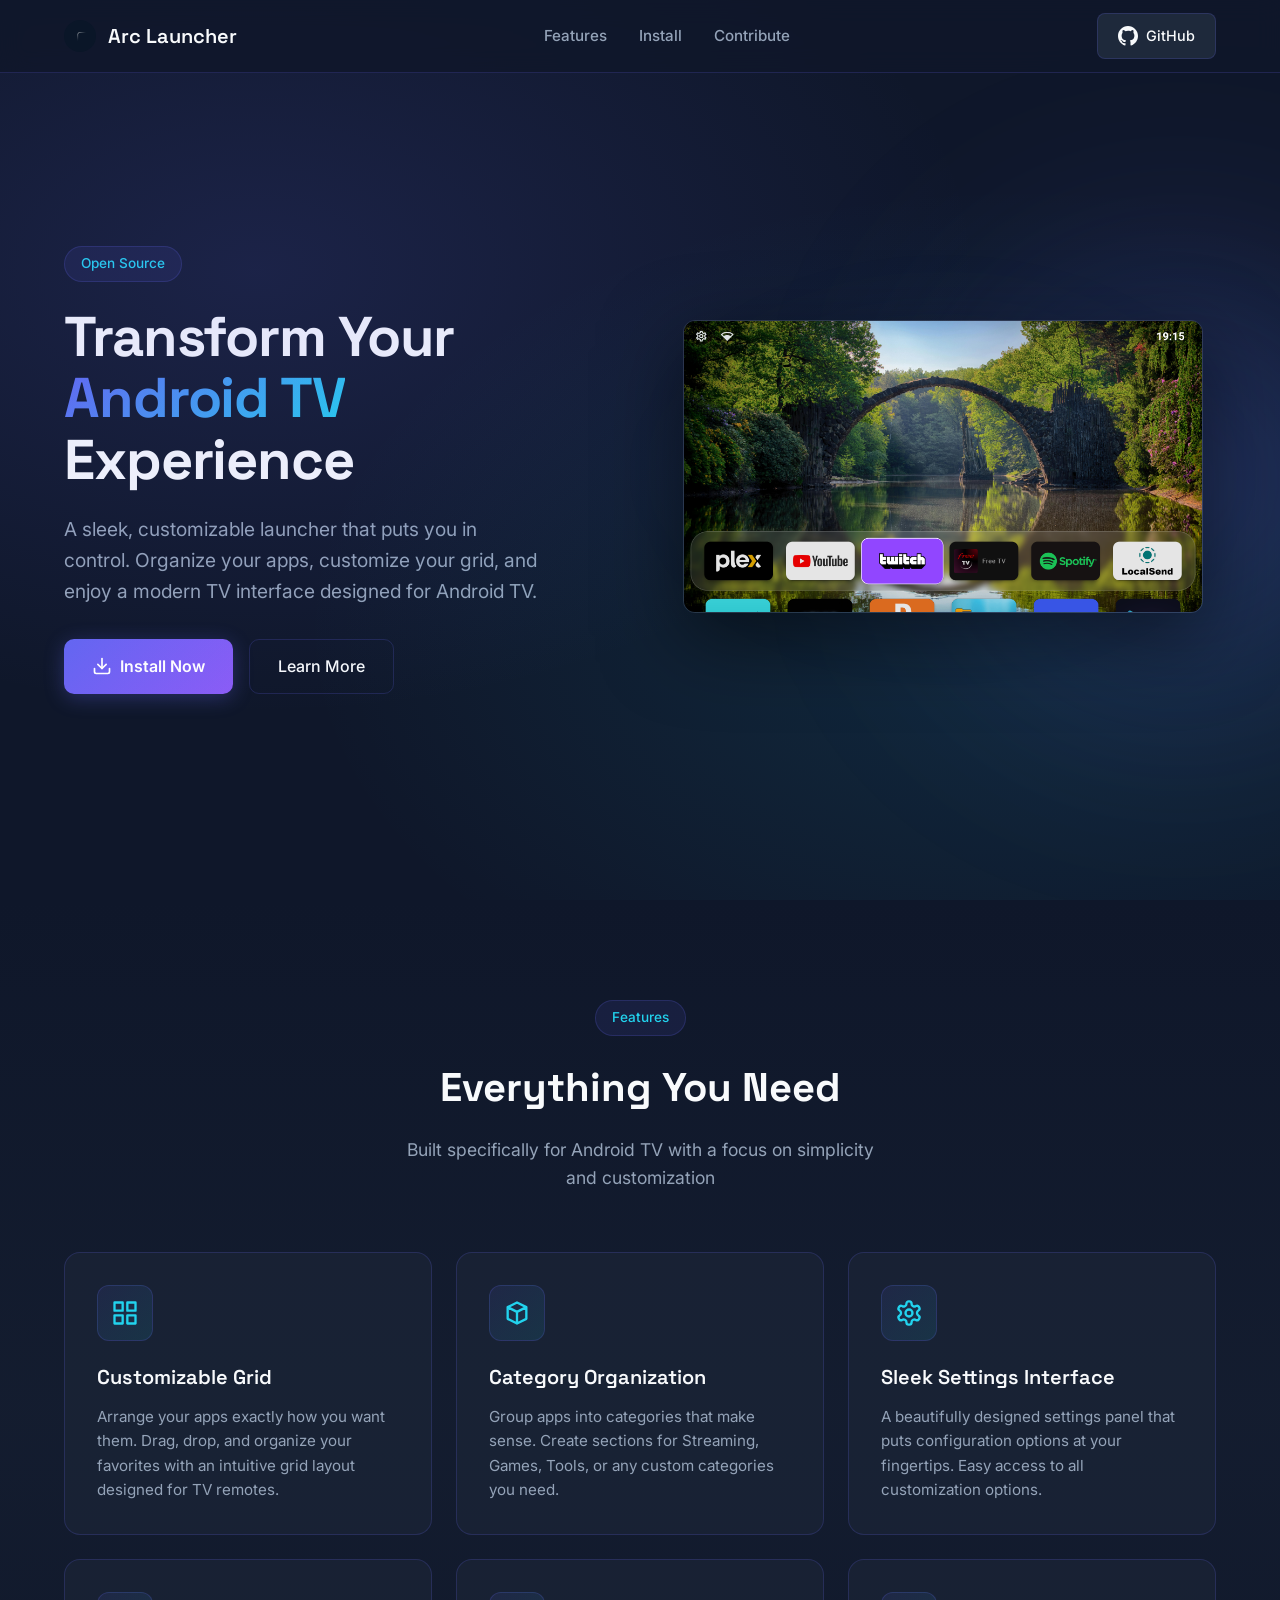
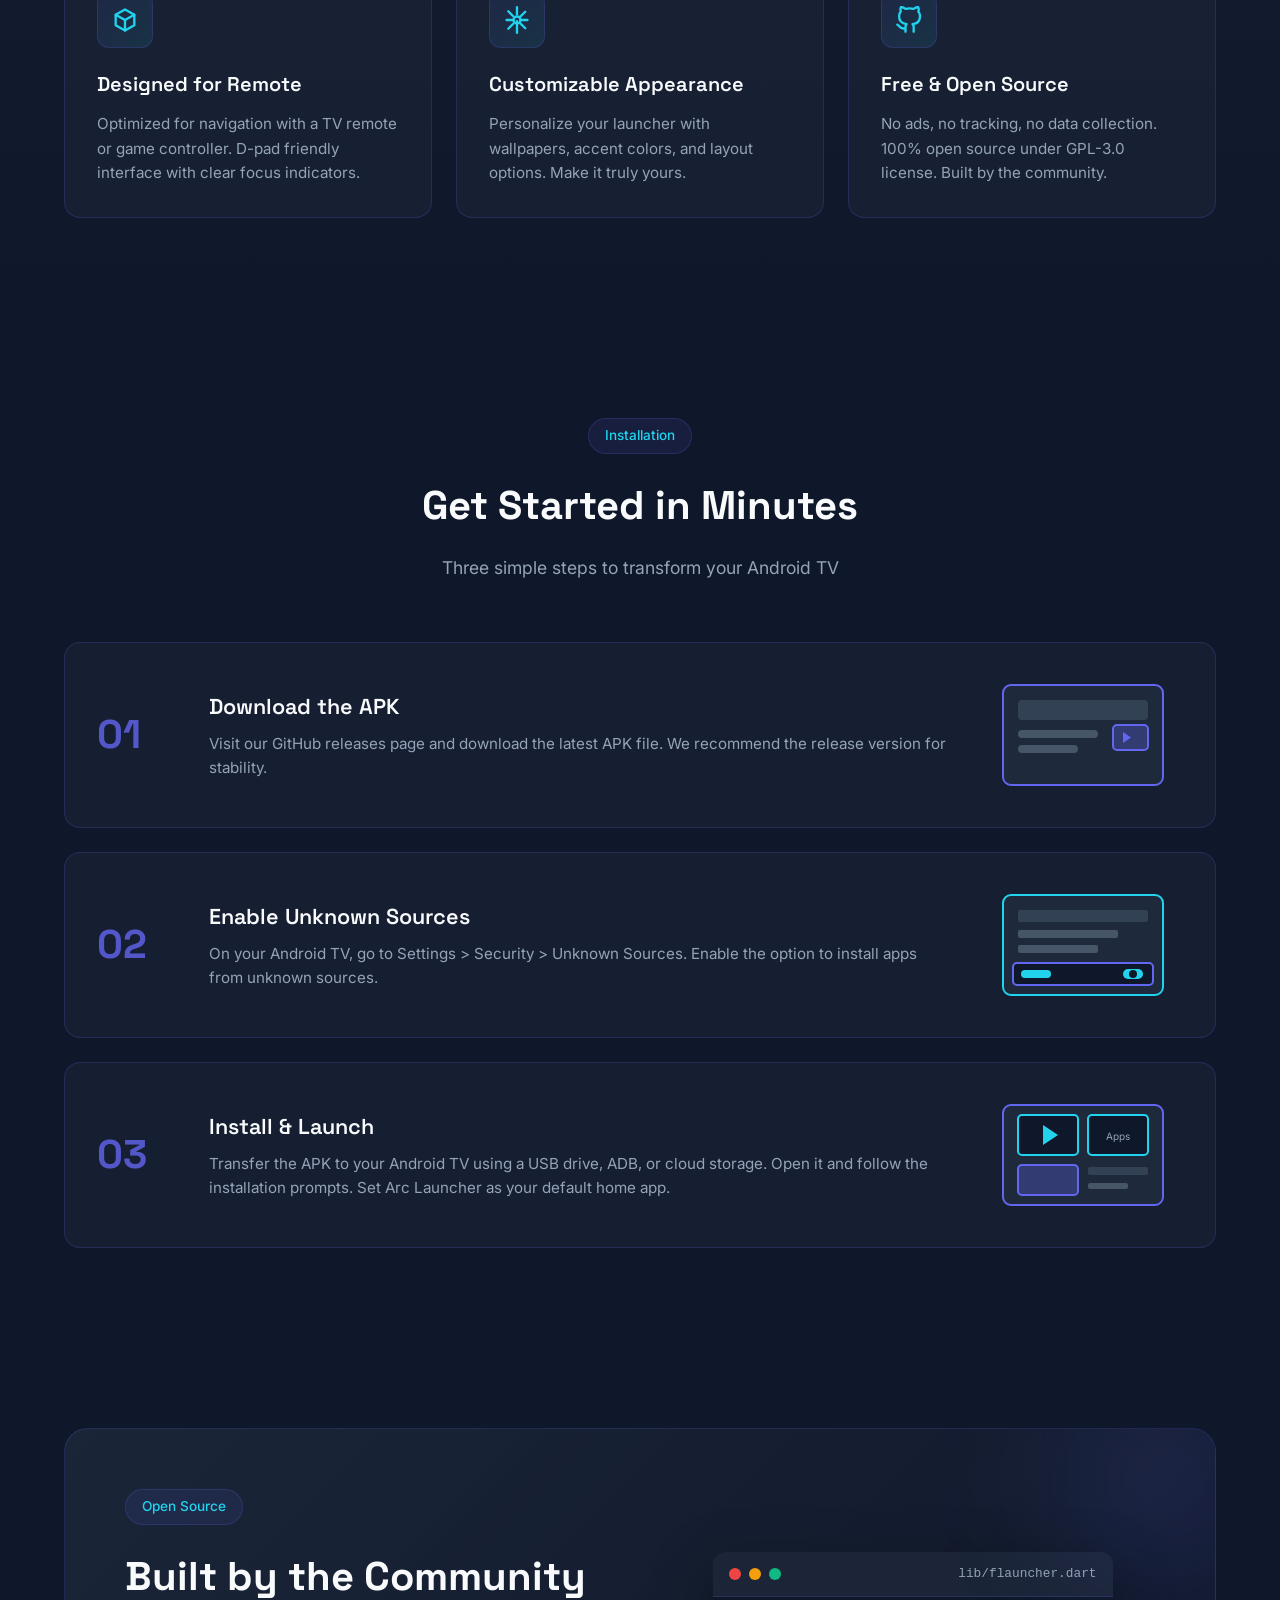
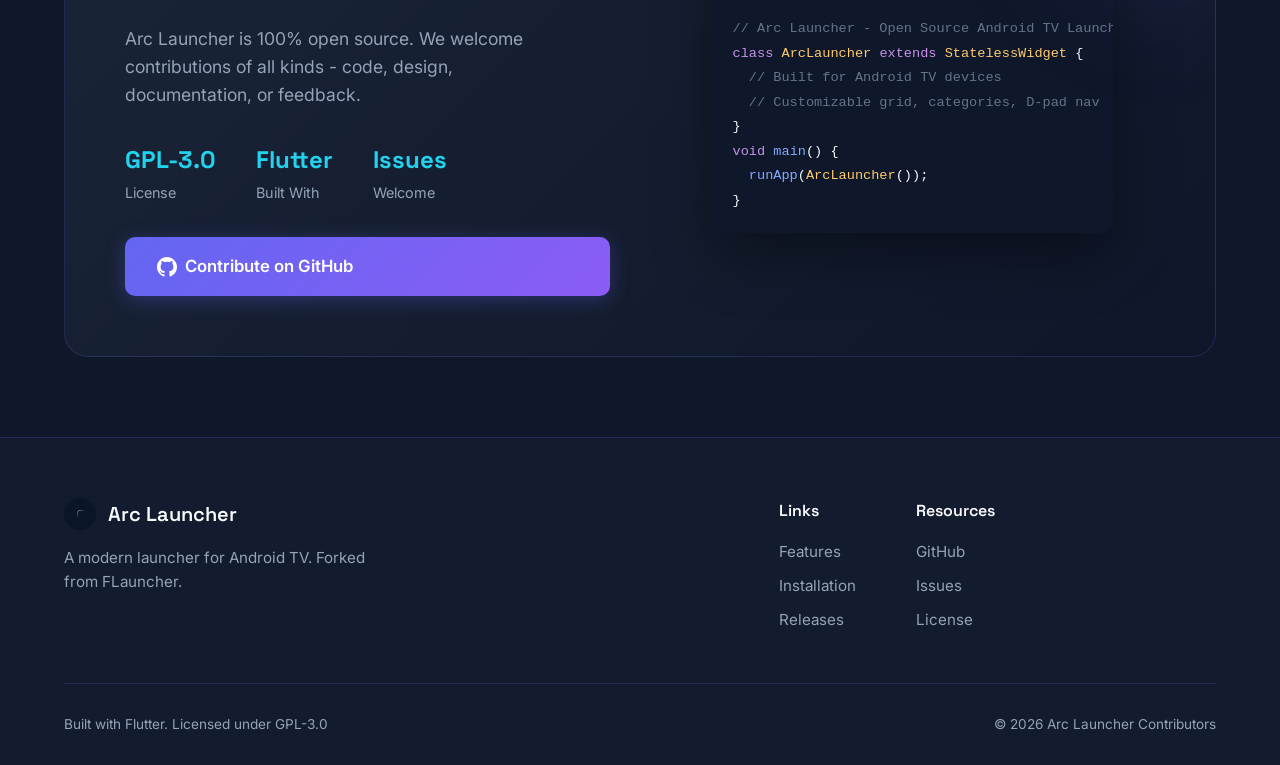
==== docs/index.html @ 0524b08f "feat: add landing page assets and functionality" ====
<!DOCTYPE html>
<html lang="en">
<head>
    <meta charset="UTF-8">
    <meta name="viewport" content="width=device-width, initial-scale=1.0">
    <title>Arc Launcher - Transform Your Android TV Experience</title>
    <link rel="preconnect" href="https://fonts.googleapis.com">
    <link rel="preconnect" href="https://fonts.gstatic.com" crossorigin>
    <link href="https://fonts.googleapis.com/css2?family=Inter:wght@400;500;600&family=Space+Grotesk:wght@500;600;700&display=swap" rel="stylesheet">
    <link rel="stylesheet" href="styles.css">
    <link rel="icon" href="icon.png" type="image/png">
</head>
<body>
    <!-- Navigation -->
    <header class="navbar">
        <div class="container">
            <div class="nav-content">
                <a href="#" class="logo">
                    <img src="icon.png" alt="Arc Launcher" class="logo-icon">
                    Arc Launcher
                </a>
                <nav class="nav-links">
                    <a href="#features">Features</a>
                    <a href="#install">Install</a>
                    <a href="#contribute">Contribute</a>
                </nav>
                <a href="https://github.com/meddouribadis/arclauncher" target="_blank" rel="noopener" class="btn-github" aria-label="View on GitHub">
                    <svg class="icon-github" viewBox="0 0 24 24" fill="currentColor">
                        <path d="M12 0C5.374 0 0 5.373 0 12c0 5.302 3.438 9.8 8.207 11.387.599.111.793-.261.793-.577v-2.234c-3.338.726-4.033-1.416-4.033-1.416-.546-1.387-1.333-1.756-1.333-1.756-1.089-.745.083-.729.083-.729 1.205.084 1.839 1.237 1.839 1.237 1.07 1.834 2.807 1.304 3.492.997.107-.775.418-1.305.762-1.604-2.665-.305-5.467-1.334-5.467-5.931 0-1.311.469-2.381 1.236-3.221-.124-.303-.535-1.524.117-3.176 0 0 1.008-.322 3.301 1.23A11.509 11.509 0 0112 5.803c1.02.005 2.047.138 3.006.404 2.291-1.552 3.297-1.23 3.297-1.23.653 1.653.242 2.874.118 3.176.77.84 1.235 1.911 1.235 3.221 0 4.609-2.807 5.624-5.479 5.921.43.372.823 1.102.823 2.222v3.293c0 .319.192.694.801.576C20.566 21.797 24 17.3 24 12c0-6.627-5.373-12-12-12z"/>
                    </svg>
                    GitHub
                </a>
            </div>
        </div>
    </header>

    <!-- Hero Section -->
    <section class="hero" id="home">
        <div class="hero-bg"></div>
        <div class="hero-glow"></div>
        <div class="container">
            <div class="hero-content">
                <div class="hero-text">
                    <span class="hero-badge">Open Source</span>
                    <h1>Transform Your<br><span class="gradient-text">Android TV</span> Experience</h1>
                    <p class="hero-subtitle">A sleek, customizable launcher that puts you in control. Organize your apps, customize your grid, and enjoy a modern TV interface designed for Android TV.</p>
                    <div class="hero-ctas">
                        <a href="#install" class="btn-primary">
                            <svg class="icon-download" viewBox="0 0 24 24" fill="none" stroke="currentColor" stroke-width="2" stroke-linecap="round" stroke-linejoin="round">
                                <path d="M21 15v4a2 2 0 0 1-2 2H5a2 2 0 0 1-2-2v-4"/>
                                <polyline points="7 10 12 15 17 10"/>
                                <line x1="12" y1="15" x2="12" y2="3"/>
                            </svg>
                            Install Now
                        </a>
                        <a href="#features" class="btn-secondary">Learn More</a>
                    </div>
                </div>
                <div class="hero-visual">
                    <div class="hero-screen">
                        <img src="images/screen.png" alt="Arc Launcher Main Screen" loading="eager">
                        <div class="screen-glow"></div>
                    </div>
                </div>
            </div>
        </div>
    </section>

    <!-- Features Section -->
    <section class="features" id="features">
        <div class="container">
            <div class="section-header">
                <span class="section-badge">Features</span>
                <h2>Everything You Need</h2>
                <p class="section-subtitle">Built specifically for Android TV with a focus on simplicity and customization</p>
            </div>
            <div class="features-grid">
                <div class="feature-card">
                    <div class="feature-icon">
                        <svg viewBox="0 0 24 24" fill="none" stroke="currentColor" stroke-width="2" stroke-linecap="round" stroke-linejoin="round">
                            <rect x="3" y="3" width="7" height="7"/>
                            <rect x="14" y="3" width="7" height="7"/>
                            <rect x="14" y="14" width="7" height="7"/>
                            <rect x="3" y="14" width="7" height="7"/>
                        </svg>
                    </div>
                    <h3>Customizable Grid</h3>
                    <p>Arrange your apps exactly how you want them. Drag, drop, and organize your favorites with an intuitive grid layout designed for TV remotes.</p>
                </div>
                <div class="feature-card">
                    <div class="feature-icon">
                        <svg viewBox="0 0 24 24" fill="none" stroke="currentColor" stroke-width="2" stroke-linecap="round" stroke-linejoin="round">
                            <path d="M20 7l-8-4-8 4m16 0l-8 4m8-4v10l-8 4m0-10L4 7m8 4v10M4 7v10l8 4"/>
                        </svg>
                    </div>
                    <h3>Category Organization</h3>
                    <p>Group apps into categories that make sense. Create sections for Streaming, Games, Tools, or any custom categories you need.</p>
                </div>
                <div class="feature-card">
                    <div class="feature-icon">
                        <svg viewBox="0 0 24 24" fill="none" stroke="currentColor" stroke-width="2" stroke-linecap="round" stroke-linejoin="round">
                            <path d="M12.22 2h-.44a2 2 0 0 0-2 2v.18a2 2 0 0 1-1 1.73l-.43.25a2 2 0 0 1-2 0l-.15-.08a2 2 0 0 0-2.73.73l-.22.38a2 2 0 0 0 .73 2.73l.15.1a2 2 0 0 1 1 1.72v.51a2 2 0 0 1-1 1.74l-.15.09a2 2 0 0 0-.73 2.73l.22.38a2 2 0 0 0 2.73.73l.15-.08a2 2 0 0 1 2 0l.43.25a2 2 0 0 1 1 1.73V20a2 2 0 0 0 2 2h.44a2 2 0 0 0 2-2v-.18a2 2 0 0 1 1-1.73l.43-.25a2 2 0 0 1 2 0l.15.08a2 2 0 0 0 2.73-.73l.22-.38a2 2 0 0 0-.73-2.73l-.15-.1a2 2 0 0 1-1-1.72v-.51a2 2 0 0 1 1-1.74l.15-.09a2 2 0 0 0 .73-2.73l-.22-.38a2 2 0 0 0-2.73-.73l-.15.08a2 2 0 0 1-2 0l-.43-.25a2 2 0 0 1-1-1.73V4a2 2 0 0 0-2-2z"/>
                            <circle cx="12" cy="12" r="3"/>
                        </svg>
                    </div>
                    <h3>Sleek Settings Interface</h3>
                    <p>A beautifully designed settings panel that puts configuration options at your fingertips. Easy access to all customization options.</p>
                </div>
                <div class="feature-card">
                    <div class="feature-icon">
                        <svg viewBox="0 0 24 24" fill="none" stroke="currentColor" stroke-width="2" stroke-linecap="round" stroke-linejoin="round">
                            <path d="M12 3L20 7.5V16.5L12 21L4 16.5V7.5L12 3Z"/>
                            <path d="M12 12L20 7.5"/>
                            <path d="M12 12V21"/>
                            <path d="M12 12L4 7.5"/>
                        </svg>
                    </div>
                    <h3>Designed for Remote</h3>
                    <p>Optimized for navigation with a TV remote or game controller. D-pad friendly interface with clear focus indicators.</p>
                </div>
                <div class="feature-card">
                    <div class="feature-icon">
                        <svg viewBox="0 0 24 24" fill="none" stroke="currentColor" stroke-width="2" stroke-linecap="round" stroke-linejoin="round">
                            <circle cx="12" cy="12" r="3"/>
                            <path d="M12 1v6m0 6v10"/>
                            <path d="M21 12h-6m-6 0H3"/>
                            <path d="M19.07 4.93l-4.24 4.24m-6.06 6.06l-4.24 4.24"/>
                            <path d="M19.07 19.07l-4.24-4.24m-6.06-6.06l-4.24-4.24"/>
                        </svg>
                    </div>
                    <h3>Customizable Appearance</h3>
                    <p>Personalize your launcher with wallpapers, accent colors, and layout options. Make it truly yours.</p>
                </div>
                <div class="feature-card">
                    <div class="feature-icon">
                        <svg viewBox="0 0 24 24" fill="none" stroke="currentColor" stroke-width="2" stroke-linecap="round" stroke-linejoin="round">
                            <path d="M9 19c-5 1.5-5-2.5-7-3m14 6v-3.87a3.37 3.37 0 0 0-.94-2.61c3.14-.35 6.4-1.54 6.4-7A5.44 5.44 0 0 0 20 4.77 5.07 5.07 0 0 0 19.91 1S18.73.65 16 2.48a13.38 13.38 0 0 0-7 0C6.27.65 5.09 1 5.09 1A5.07 5.07 0 0 0 5 4.77a5.44 5.44 0 0 0-1.5 3.78c0 5.42 3.3 6.61 6.44 7A3.37 3.37 0 0 0 9 18.13V22"/>
                        </svg>
                    </div>
                    <h3>Free & Open Source</h3>
                    <p>No ads, no tracking, no data collection. 100% open source under GPL-3.0 license. Built by the community.</p>
                </div>
            </div>
        </div>
    </section>

    <!-- Installation Section -->
    <section class="install" id="install">
        <div class="container">
            <div class="section-header">
                <span class="section-badge">Installation</span>
                <h2>Get Started in Minutes</h2>
                <p class="section-subtitle">Three simple steps to transform your Android TV</p>
            </div>
            <div class="install-steps">
                <div class="step">
                    <div class="step-number">01</div>
                    <div class="step-content">
                        <h3>Download the APK</h3>
                        <p>Visit our GitHub releases page and download the latest APK file. We recommend the release version for stability.</p>
                    </div>
                    <div class="step-visual">
                        <svg viewBox="0 0 200 120" fill="none" xmlns="http://www.w3.org/2000/svg">
                            <rect x="20" y="10" width="160" height="100" rx="8" fill="#1E293B" stroke="#6366F1" stroke-width="2"/>
                            <rect x="35" y="25" width="130" height="20" rx="4" fill="#334155"/>
                            <rect x="35" y="55" width="80" height="8" rx="4" fill="#475569"/>
                            <rect x="35" y="70" width="60" height="8" rx="4" fill="#475569"/>
                            <rect x="130" y="50" width="35" height="25" rx="4" fill="#6366F1" fill-opacity="0.3" stroke="#6366F1" stroke-width="2"/>
                            <path d="M140 57v11l8-5.5-8-5.5z" fill="#6366F1"/>
                        </svg>
                    </div>
                </div>
                <div class="step">
                    <div class="step-number">02</div>
                    <div class="step-content">
                        <h3>Enable Unknown Sources</h3>
                        <p>On your Android TV, go to Settings > Security > Unknown Sources. Enable the option to install apps from unknown sources.</p>
                    </div>
                    <div class="step-visual">
                        <svg viewBox="0 0 200 120" fill="none" xmlns="http://www.w3.org/2000/svg">
                            <rect x="20" y="10" width="160" height="100" rx="8" fill="#1E293B" stroke="#22D3EE" stroke-width="2"/>
                            <rect x="35" y="25" width="130" height="12" rx="2" fill="#334155"/>
                            <rect x="35" y="45" width="100" height="8" rx="2" fill="#475569"/>
                            <rect x="35" y="60" width="80" height="8" rx="2" fill="#475569"/>
                            <rect x="30" y="78" width="140" height="22" rx="4" fill="#0F172A" stroke="#6366F1" stroke-width="2"/>
                            <rect x="38" y="85" width="30" height="8" rx="4" fill="#22D3EE"/>
                            <rect x="140" y="84" width="20" height="10" rx="5" fill="#22D3EE"/>
                            <circle cx="150" cy="89" r="4" fill="#0F172A"/>
                        </svg>
                    </div>
                </div>
                <div class="step">
                    <div class="step-number">03</div>
                    <div class="step-content">
                        <h3>Install & Launch</h3>
                        <p>Transfer the APK to your Android TV using a USB drive, ADB, or cloud storage. Open it and follow the installation prompts. Set Arc Launcher as your default home app.</p>
                    </div>
                    <div class="step-visual">
                        <svg viewBox="0 0 200 120" fill="none" xmlns="http://www.w3.org/2000/svg">
                            <rect x="20" y="10" width="160" height="100" rx="8" fill="#1E293B" stroke="#6366F1" stroke-width="2"/>
                            <rect x="35" y="20" width="60" height="40" rx="4" fill="#0F172A" stroke="#22D3EE" stroke-width="2"/>
                            <rect x="105" y="20" width="60" height="40" rx="4" fill="#0F172A" stroke="#22D3EE" stroke-width="2"/>
                            <rect x="35" y="70" width="60" height="30" rx="4" fill="#6366F1" fill-opacity="0.3" stroke="#6366F1" stroke-width="2"/>
                            <rect x="105" y="72" width="60" height="8" rx="2" fill="#334155"/>
                            <rect x="105" y="88" width="40" height="6" rx="2" fill="#475569"/>
                            <path d="M60 30l15 10-15 10V30z" fill="#22D3EE"/>
                            <text x="135" y="45" fill="#94A3B8" font-size="10" text-anchor="middle">Apps</text>
                        </svg>
                    </div>
                </div>
            </div>
        </div>
    </section>

    <!-- Contribute Section -->
    <section class="contribute" id="contribute">
        <div class="container">
            <div class="contribute-card">
                <div class="contribute-content">
                    <div class="section-header">
                        <span class="section-badge">Open Source</span>
                        <h2>Built by the Community</h2>
                        <p class="section-subtitle">Arc Launcher is 100% open source. We welcome contributions of all kinds - code, design, documentation, or feedback.</p>
                    </div>
                    <div class="contribute-stats">
                        <div class="stat">
                            <span class="stat-value">GPL-3.0</span>
                            <span class="stat-label">License</span>
                        </div>
                        <div class="stat">
                            <span class="stat-value">Flutter</span>
                            <span class="stat-label">Built With</span>
                        </div>
                        <div class="stat">
                            <span class="stat-value">Issues</span>
                            <span class="stat-label">Welcome</span>
                        </div>
                    </div>
                    <a href="https://github.com/meddouribadis/arclauncher" target="_blank" rel="noopener" class="btn-primary btn-large">
                        <svg class="icon-github" viewBox="0 0 24 24" fill="currentColor">
                            <path d="M12 0C5.374 0 0 5.373 0 12c0 5.302 3.438 9.8 8.207 11.387.599.111.793-.261.793-.577v-2.234c-3.338.726-4.033-1.416-4.033-1.416-.546-1.387-1.333-1.756-1.333-1.756-1.089-.745.083-.729.083-.729 1.205.084 1.839 1.237 1.839 1.237 1.07 1.834 2.807 1.304 3.492.997.107-.775.418-1.305.762-1.604-2.665-.305-5.467-1.334-5.467-5.931 0-1.311.469-2.381 1.236-3.221-.124-.303-.535-1.524.117-3.176 0 0 1.008-.322 3.301 1.23A11.509 11.509 0 0112 5.803c1.02.005 2.047.138 3.006.404 2.291-1.552 3.297-1.23 3.297-1.23.653 1.653.242 2.874.118 3.176.77.84 1.235 1.911 1.235 3.221 0 4.609-2.807 5.624-5.479 5.921.43.372.823 1.102.823 2.222v3.293c0 .319.192.694.801.576C20.566 21.797 24 17.3 24 12c0-6.627-5.373-12-12-12z"/>
                        </svg>
                        Contribute on GitHub
                    </a>
                </div>
                <div class="contribute-visual">
                    <div class="code-preview">
                        <div class="code-header">
                            <span class="code-dot"></span>
                            <span class="code-dot"></span>
                            <span class="code-dot"></span>
                            <span class="code-filename">lib/flauncher.dart</span>
                        </div>
                        <div class="code-content">
                            <div class="code-line"><span class="code-comment">// Arc Launcher - Open Source Android TV Launcher</span></div>
                            <div class="code-line"><span class="code-keyword">class</span> <span class="code-class">ArcLauncher</span> <span class="code-keyword">extends</span> <span class="code-class">StatelessWidget</span> {</div>
                            <div class="code-line">  <span class="code-comment">// Built for Android TV devices</span></div>
                            <div class="code-line">  <span class="code-comment">// Customizable grid, categories, D-pad nav</span></div>
                            <div class="code-line">}</div>
                            <div class="code-line"><span class="code-keyword">void</span> <span class="code-function">main</span>() {</div>
                            <div class="code-line">  <span class="code-function">runApp</span>(<span class="code-class">ArcLauncher</span>());</div>
                            <div class="code-line">}</div>
                        </div>
                    </div>
                </div>
            </div>
        </div>
    </section>

    <!-- Footer -->
    <footer class="footer">
        <div class="container">
            <div class="footer-content">
                <div class="footer-brand">
                    <div class="logo">
                        <img src="icon.png" alt="Arc Launcher" class="logo-icon">
                        Arc Launcher
                    </div>
                    <p>A modern launcher for Android TV. Forked from FLauncher.</p>
                </div>
                <div class="footer-links">
                    <div class="footer-group">
                        <h4>Links</h4>
                        <a href="#features">Features</a>
                        <a href="#install">Installation</a>
                        <a href="https://github.com/meddouribadis/arclauncher/releases" target="_blank" rel="noopener">Releases</a>
                    </div>
                    <div class="footer-group">
                        <h4>Resources</h4>
                        <a href="https://github.com/meddouribadis/arclauncher" target="_blank" rel="noopener">GitHub</a>
                        <a href="https://github.com/meddouribadis/arclauncher/issues" target="_blank" rel="noopener">Issues</a>
                        <a href="https://github.com/meddouribadis/arclauncher/blob/main/LICENSE" target="_blank" rel="noopener">License</a>
                    </div>
                </div>
            </div>
            <div class="footer-bottom">
                <p>Built with Flutter. Licensed under GPL-3.0</p>
                <p>&copy; 2026 Arc Launcher Contributors</p>
            </div>
        </div>
    </footer>

    <script src="script.js"></script>
</body>
</html>
---- docs/styles.css ----
:root {
    --color-bg: #0F172A;
    --color-bg-secondary: #1E293B;
    --color-text: #F8FAFC;
    --color-text-muted: #94A3B8;
    --color-primary: #6366F1;
    --color-accent: #22D3EE;
    --color-border: rgba(99, 102, 241, 0.2);
    --color-card: rgba(30, 41, 59, 0.5);
    --font-heading: 'Space Grotesk', sans-serif;
    --font-body: 'Inter', sans-serif;
}

* {
    margin: 0;
    padding: 0;
    box-sizing: border-box;
}

html {
    scroll-behavior: smooth;
}

body {
    font-family: var(--font-body);
    background-color: var(--color-bg);
    color: var(--color-text);
    line-height: 1.6;
    overflow-x: hidden;
}

.container {
    max-width: 1200px;
    margin: 0 auto;
    padding: 0 24px;
}

/* Navigation */
.navbar {
    position: fixed;
    top: 0;
    left: 0;
    right: 0;
    z-index: 100;
    background: rgba(15, 23, 42, 0.8);
    backdrop-filter: blur(12px);
    border-bottom: 1px solid var(--color-border);
}

.nav-content {
    display: flex;
    align-items: center;
    justify-content: space-between;
    height: 72px;
}

.logo {
    display: flex;
    align-items: center;
    gap: 12px;
    font-family: var(--font-heading);
    font-size: 1.25rem;
    font-weight: 600;
    color: var(--color-text);
    text-decoration: none;
}

.logo-icon {
    width: 32px;
    height: 32px;
    border-radius: 100%;
}

.nav-links {
    display: flex;
    gap: 32px;
}

.nav-links a {
    color: var(--color-text-muted);
    text-decoration: none;
    font-weight: 500;
    font-size: 0.95rem;
    transition: color 0.2s ease;
}

.nav-links a:hover {
    color: var(--color-text);
}

.btn-github {
    display: flex;
    align-items: center;
    gap: 8px;
    padding: 10px 20px;
    background: var(--color-bg-secondary);
    border: 1px solid var(--color-border);
    border-radius: 8px;
    color: var(--color-text);
    text-decoration: none;
    font-weight: 500;
    font-size: 0.9rem;
    transition: all 0.2s ease;
}

.btn-github:hover {
    background: rgba(99, 102, 241, 0.1);
    border-color: rgba(99, 102, 241, 0.4);
}

.icon-github {
    width: 20px;
    height: 20px;
}

/* Buttons */
.btn-primary {
    display: inline-flex;
    align-items: center;
    gap: 8px;
    padding: 14px 28px;
    background: linear-gradient(135deg, var(--color-primary), #8B5CF6);
    border: none;
    border-radius: 10px;
    color: white;
    text-decoration: none;
    font-weight: 600;
    font-size: 1rem;
    cursor: pointer;
    transition: all 0.2s ease;
    box-shadow: 0 4px 20px rgba(99, 102, 241, 0.3);
}

.btn-primary:hover {
    transform: translateY(-2px);
    box-shadow: 0 8px 30px rgba(99, 102, 241, 0.4);
}

.btn-secondary {
    display: inline-flex;
    align-items: center;
    gap: 8px;
    padding: 14px 28px;
    background: transparent;
    border: 1px solid var(--color-border);
    border-radius: 10px;
    color: var(--color-text);
    text-decoration: none;
    font-weight: 500;
    font-size: 1rem;
    transition: all 0.2s ease;
}

.btn-secondary:hover {
    background: rgba(99, 102, 241, 0.1);
    border-color: rgba(99, 102, 241, 0.4);
}

.icon-download {
    width: 20px;
    height: 20px;
}

.btn-large {
    padding: 16px 32px;
    font-size: 1.05rem;
}

/* Hero */
.hero {
    position: relative;
    min-height: 100vh;
    display: flex;
    align-items: center;
    padding: 100px 0 60px;
    overflow: hidden;
}

.hero-bg {
    position: absolute;
    inset: 0;
    background: radial-gradient(ellipse at 20% 30%, rgba(99, 102, 241, 0.15) 0%, transparent 50%),
                radial-gradient(ellipse at 80% 70%, rgba(34, 211, 238, 0.1) 0%, transparent 50%);
}

.hero-glow {
    position: absolute;
    width: 600px;
    height: 600px;
    background: radial-gradient(circle, rgba(99, 102, 241, 0.3) 0%, transparent 70%);
    border-radius: 50%;
    top: 20%;
    right: -200px;
    filter: blur(100px);
    pointer-events: none;
}

.hero-content {
    display: grid;
    grid-template-columns: 1fr 1fr;
    gap: 60px;
    align-items: center;
}

.hero-badge {
    display: inline-block;
    padding: 6px 16px;
    background: rgba(99, 102, 241, 0.1);
    border: 1px solid var(--color-border);
    border-radius: 20px;
    font-size: 0.85rem;
    font-weight: 500;
    color: var(--color-accent);
    margin-bottom: 24px;
}

.hero-text h1 {
    font-family: var(--font-heading);
    font-size: 3.5rem;
    font-weight: 700;
    line-height: 1.1;
    margin-bottom: 24px;
    letter-spacing: -0.02em;
}

.gradient-text {
    background: linear-gradient(135deg, var(--color-primary), var(--color-accent));
    -webkit-background-clip: text;
    -webkit-text-fill-color: transparent;
    background-clip: text;
}

.hero-subtitle {
    font-size: 1.2rem;
    color: var(--color-text-muted);
    margin-bottom: 32px;
    max-width: 480px;
}

.hero-ctas {
    display: flex;
    gap: 16px;
    flex-wrap: wrap;
}

.hero-visual {
    position: relative;
    display: flex;
    justify-content: center;
}

.hero-screen {
    position: relative;
    width: 100%;
    max-width: 520px;
}

.hero-screen img {
    width: 100%;
    height: auto;
    border-radius: 12px;
    box-shadow: 0 25px 80px rgba(0, 0, 0, 0.5);
    border: 1px solid rgba(255, 255, 255, 0.1);
}

.screen-glow {
    position: absolute;
    inset: -20px;
    background: radial-gradient(ellipse at center, rgba(99, 102, 241, 0.2) 0%, transparent 70%);
    z-index: -1;
    filter: blur(40px);
}

/* Section Header */
.section-header {
    text-align: center;
    margin-bottom: 60px;
}

.section-badge {
    display: inline-block;
    padding: 6px 16px;
    background: rgba(99, 102, 241, 0.1);
    border: 1px solid var(--color-border);
    border-radius: 20px;
    font-size: 0.85rem;
    font-weight: 500;
    color: var(--color-accent);
    margin-bottom: 20px;
}

.section-header h2 {
    font-family: var(--font-heading);
    font-size: 2.5rem;
    font-weight: 700;
    margin-bottom: 16px;
}

.section-subtitle {
    font-size: 1.1rem;
    color: var(--color-text-muted);
    max-width: 500px;
    margin: 0 auto;
}

/* Features */
.features {
    padding: 100px 0;
    background: linear-gradient(180deg, transparent 0%, rgba(30, 41, 59, 0.3) 50%, transparent 100%);
}

.features-grid {
    display: grid;
    grid-template-columns: repeat(3, 1fr);
    gap: 24px;
}

.feature-card {
    padding: 32px;
    background: var(--color-card);
    border: 1px solid var(--color-border);
    border-radius: 16px;
    transition: all 0.3s ease;
}

.feature-card:hover {
    transform: translateY(-4px);
    border-color: rgba(99, 102, 241, 0.4);
    box-shadow: 0 20px 40px rgba(0, 0, 0, 0.2),
                0 0 30px rgba(99, 102, 241, 0.1);
}

.feature-icon {
    width: 56px;
    height: 56px;
    display: flex;
    align-items: center;
    justify-content: center;
    background: linear-gradient(135deg, rgba(99, 102, 241, 0.1), rgba(34, 211, 238, 0.1));
    border: 1px solid var(--color-border);
    border-radius: 12px;
    margin-bottom: 20px;
    color: var(--color-accent);
}

.feature-icon svg {
    width: 28px;
    height: 28px;
}

.feature-card h3 {
    font-family: var(--font-heading);
    font-size: 1.25rem;
    font-weight: 600;
    margin-bottom: 12px;
}

.feature-card p {
    color: var(--color-text-muted);
    font-size: 0.95rem;
    line-height: 1.6;
}

/* Installation */
.install {
    padding: 100px 0;
}

.install-steps {
    display: flex;
    flex-direction: column;
    gap: 24px;
}

.step {
    display: grid;
    grid-template-columns: 80px 1fr 200px;
    gap: 32px;
    align-items: center;
    padding: 32px;
    background: var(--color-card);
    border: 1px solid var(--color-border);
    border-radius: 16px;
    transition: all 0.3s ease;
}

.step:hover {
    border-color: rgba(99, 102, 241, 0.4);
}

.step-number {
    font-family: var(--font-heading);
    font-size: 2.5rem;
    font-weight: 700;
    color: var(--color-primary);
    opacity: 0.8;
}

.step-content h3 {
    font-family: var(--font-heading);
    font-size: 1.35rem;
    font-weight: 600;
    margin-bottom: 8px;
}

.step-content p {
    color: var(--color-text-muted);
    font-size: 0.95rem;
    line-height: 1.6;
}

.step-visual {
    display: flex;
    justify-content: center;
    align-items: center;
}

.step-visual svg {
    width: 100%;
    height: auto;
}

/* Contribute */
.contribute {
    padding: 80px 0;
}

.contribute-card {
    display: grid;
    grid-template-columns: 1fr 1fr;
    gap: 60px;
    padding: 60px;
    background: linear-gradient(135deg, rgba(30, 41, 59, 0.8), rgba(15, 23, 42, 0.9));
    border: 1px solid var(--color-border);
    border-radius: 24px;
    overflow: hidden;
    position: relative;
}

.contribute-card::before {
    content: '';
    position: absolute;
    top: -100px;
    right: -100px;
    width: 300px;
    height: 300px;
    background: radial-gradient(circle, rgba(99, 102, 241, 0.2) 0%, transparent 70%);
    filter: blur(60px);
}

.contribute-content {
    display: flex;
    flex-direction: column;
    justify-content: center;
}

.contribute-content .section-header {
    text-align: left;
    margin-bottom: 32px;
}

.contribute-content .section-header .section-subtitle {
    margin: 0;
    max-width: 400px;
}

.contribute-stats {
    display: flex;
    gap: 40px;
    margin-bottom: 32px;
}

.stat {
    text-align: left;
}

.stat-value {
    display: block;
    font-family: var(--font-heading);
    font-size: 1.5rem;
    font-weight: 700;
    color: var(--color-accent);
}

.stat-label {
    font-size: 0.9rem;
    color: var(--color-text-muted);
}

.contribute-visual {
    display: flex;
    align-items: center;
    justify-content: center;
}

.code-preview {
    width: 100%;
    max-width: 400px;
    background: var(--color-bg);
    border-radius: 12px;
    overflow: hidden;
    box-shadow: 0 20px 60px rgba(0, 0, 0, 0.4);
}

.code-header {
    display: flex;
    align-items: center;
    gap: 8px;
    padding: 12px 16px;
    background: rgba(30, 41, 59, 0.8);
    border-bottom: 1px solid var(--color-border);
}

.code-dot {
    width: 12px;
    height: 12px;
    border-radius: 50%;
}

.code-dot:nth-child(1) { background: #EF4444; }
.code-dot:nth-child(2) { background: #F59E0B; }
.code-dot:nth-child(3) { background: #10B981; }

.code-filename {
    margin-left: auto;
    font-size: 0.8rem;
    color: var(--color-text-muted);
    font-family: 'Menlo', 'Monaco', monospace;
}

.code-content {
    padding: 20px;
    font-family: 'Menlo', 'Monaco', 'Cascadia Code', monospace;
    font-size: 0.85rem;
    line-height: 1.8;
}

.code-line {
    white-space: pre;
}

.code-comment { color: #64748B; }
.code-keyword { color: #C792EA; }
.code-class { color: #FFCB6B; }
.code-function { color: #82AAFF; }

/* Footer */
.footer {
    padding: 60px 0 30px;
    border-top: 1px solid var(--color-border);
    background: rgba(30, 41, 59, 0.3);
}

.footer-content {
    display: grid;
    grid-template-columns: 1.5fr 1fr;
    gap: 60px;
    margin-bottom: 40px;
}

.footer-brand {
    max-width: 320px;
}

.footer-brand .logo {
    margin-bottom: 16px;
}

.footer-brand p {
    font-size: 0.95rem;
    color: var(--color-text-muted);
}

.footer-links {
    display: flex;
    gap: 60px;
}

.footer-group h4 {
    font-family: var(--font-heading);
    font-size: 1rem;
    font-weight: 600;
    margin-bottom: 16px;
}

.footer-group a {
    display: block;
    color: var(--color-text-muted);
    text-decoration: none;
    font-size: 0.95rem;
    margin-bottom: 10px;
    transition: color 0.2s ease;
}

.footer-group a:hover {
    color: var(--color-text);
}

.footer-bottom {
    display: flex;
    justify-content: space-between;
    align-items: center;
    padding-top: 30px;
    border-top: 1px solid var(--color-border);
    font-size: 0.85rem;
    color: var(--color-text-muted);
}

/* Responsive Design */
@media (max-width: 1024px) {
    .hero-content {
        grid-template-columns: 1fr;
        text-align: center;
    }

    .hero-text h1 {
        font-size: 2.8rem;
    }

    .hero-subtitle {
        margin: 0 auto 32px;
    }

    .hero-ctas {
        justify-content: center;
    }

    .hero-visual {
        order: -1;
    }

    .hero-screen {
        max-width: 400px;
    }

    .features-grid {
        grid-template-columns: repeat(2, 1fr);
    }

    .step {
        grid-template-columns: 60px 1fr;
    }

    .step-visual {
        display: none;
    }

    .contribute-card {
        grid-template-columns: 1fr;
    }

    .contribute-visual {
        order: -1;
    }

    .code-preview {
        max-width: 100%;
    }
}

@media (max-width: 768px) {
    .nav-links {
        display: none;
    }

    .hero-text h1 {
        font-size: 2.2rem;
    }

    .hero-subtitle {
        font-size: 1rem;
    }

    .section-header h2 {
        font-size: 1.8rem;
    }

    .features-grid {
        grid-template-columns: 1fr;
    }

    .step {
        grid-template-columns: 1fr;
        text-align: center;
    }

    .step-number {
        font-size: 2rem;
    }

    .contribute-stats {
        justify-content: center;
        gap: 30px;
    }

    .contribute-content .section-header {
        text-align: center;
    }

    .contribute-content .btn-primary {
        margin: 0 auto;
    }

    .footer-content {
        grid-template-columns: 1fr;
    }

    .footer-links {
        flex-direction: column;
        gap: 30px;
    }

    .footer-bottom {
        flex-direction: column;
        gap: 8px;
        text-align: center;
    }

    .contribute-card {
        padding: 30px;
    }
}

@media (max-width: 480px) {
    .btn-primary, .btn-secondary {
        width: 100%;
        justify-content: center;
    }

    .hero-ctas {
        flex-direction: column;
    }

    .contribute-stats {
        flex-direction: column;
        align-items: center;
    }

    .stat {
        text-align: center;
    }
}

/* Reduced motion */
@media (prefers-reduced-motion: reduce) {
    * {
        animation-duration: 0.01ms !important;
        animation-iteration-count: 1 !important;
        transition-duration: 0.01ms !important;
    }

    html {
        scroll-behavior: auto;
    }
}
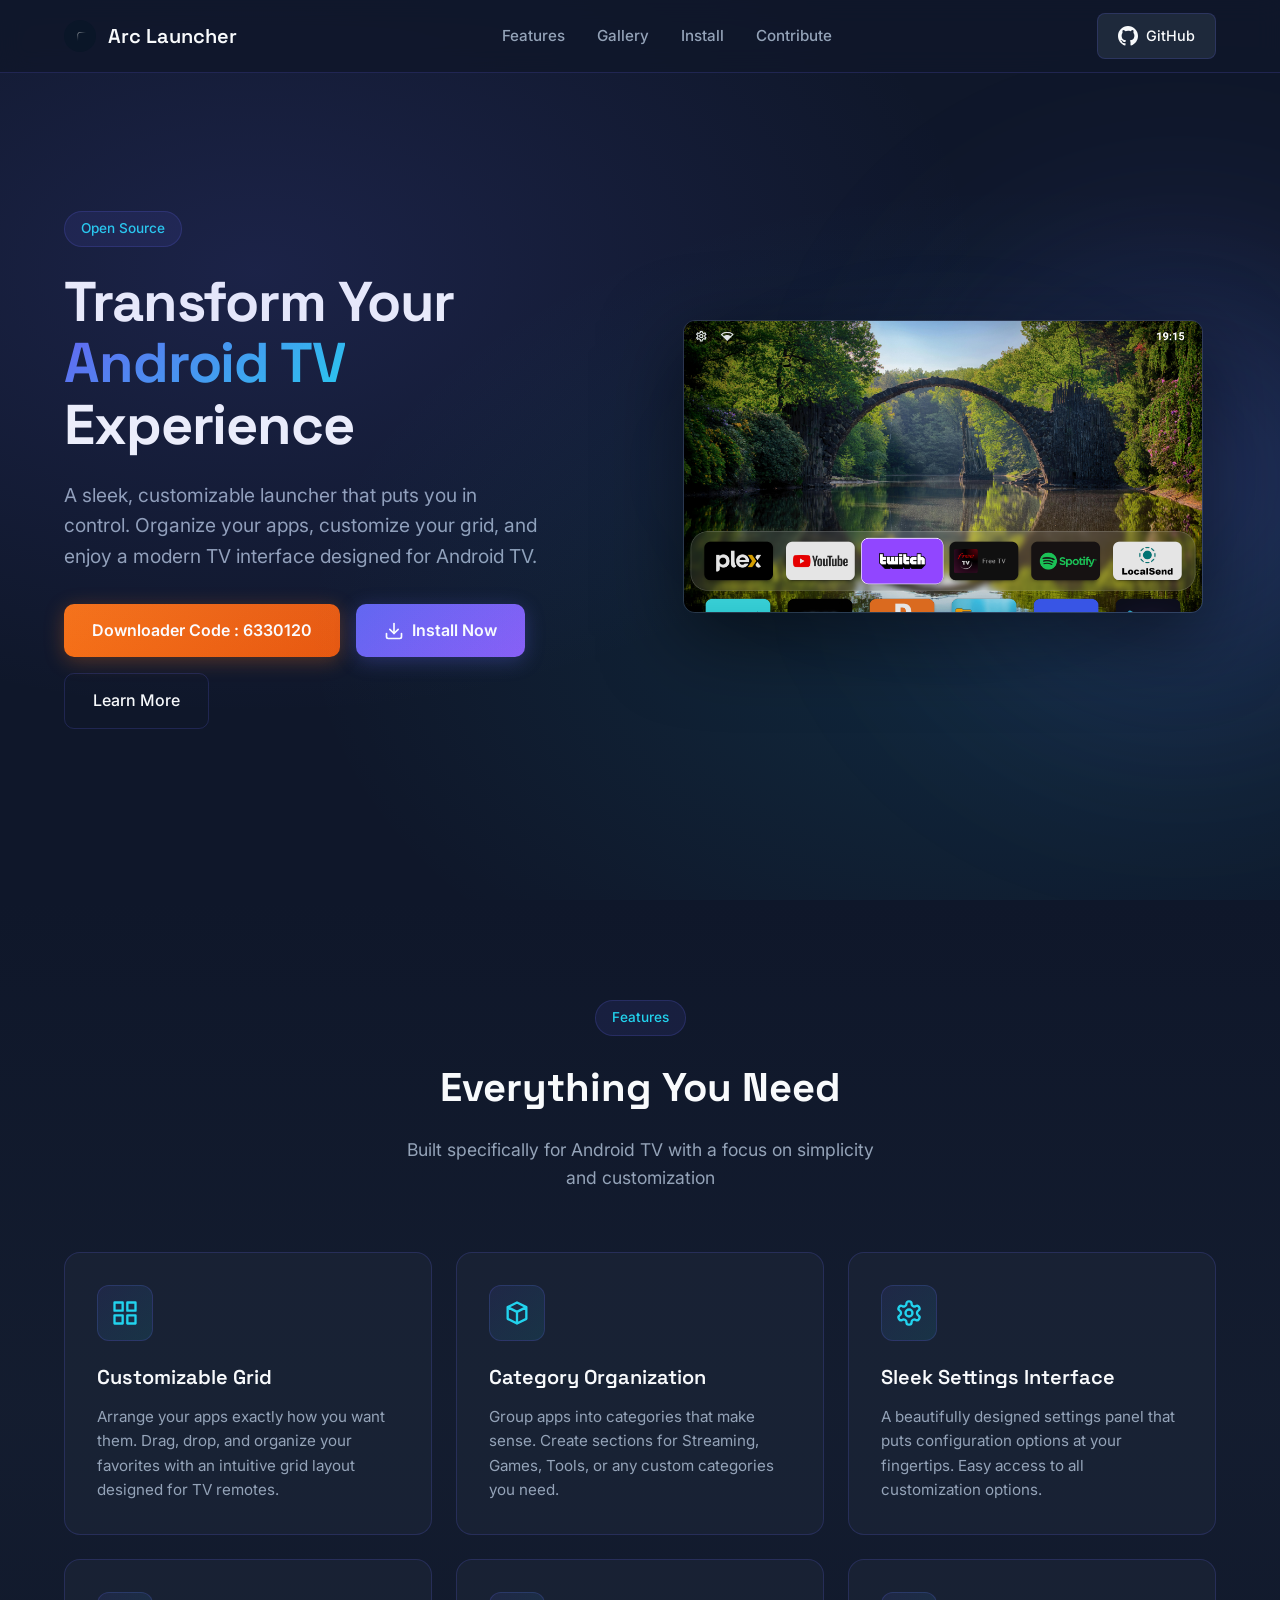
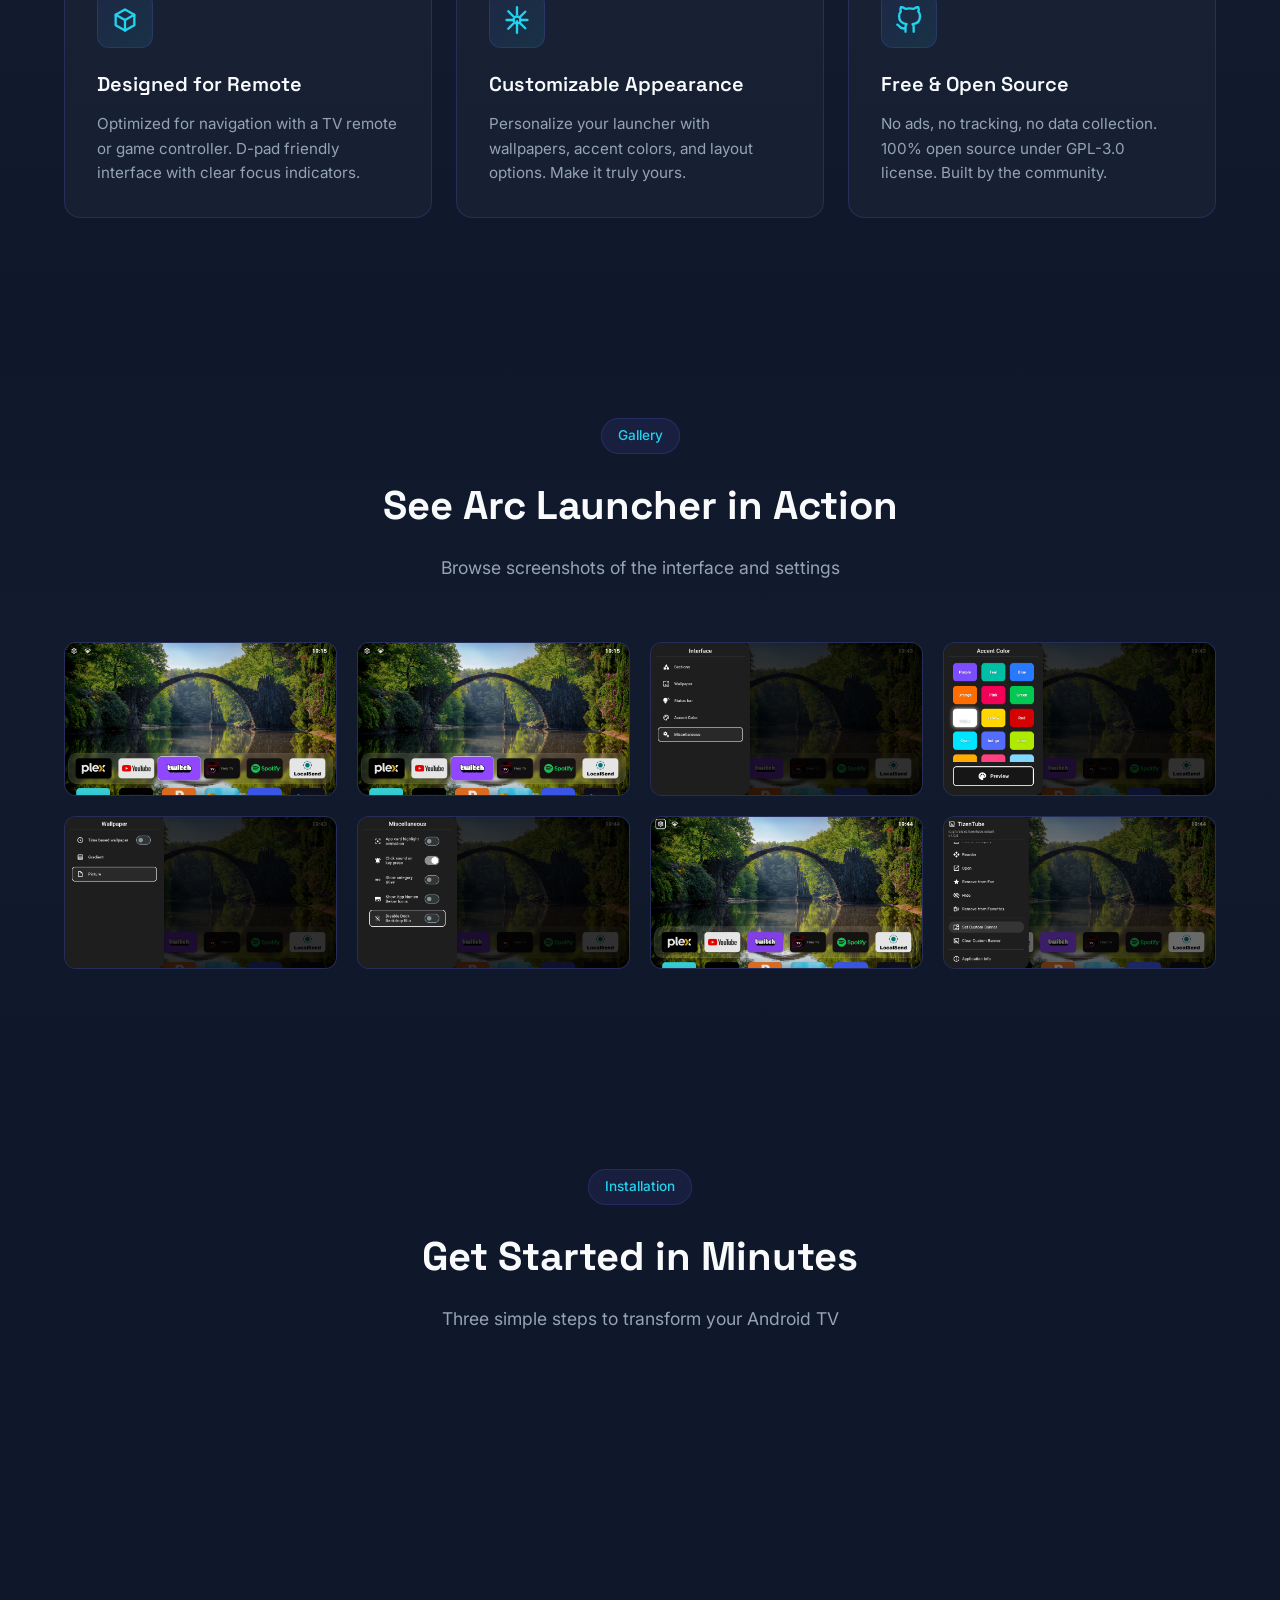
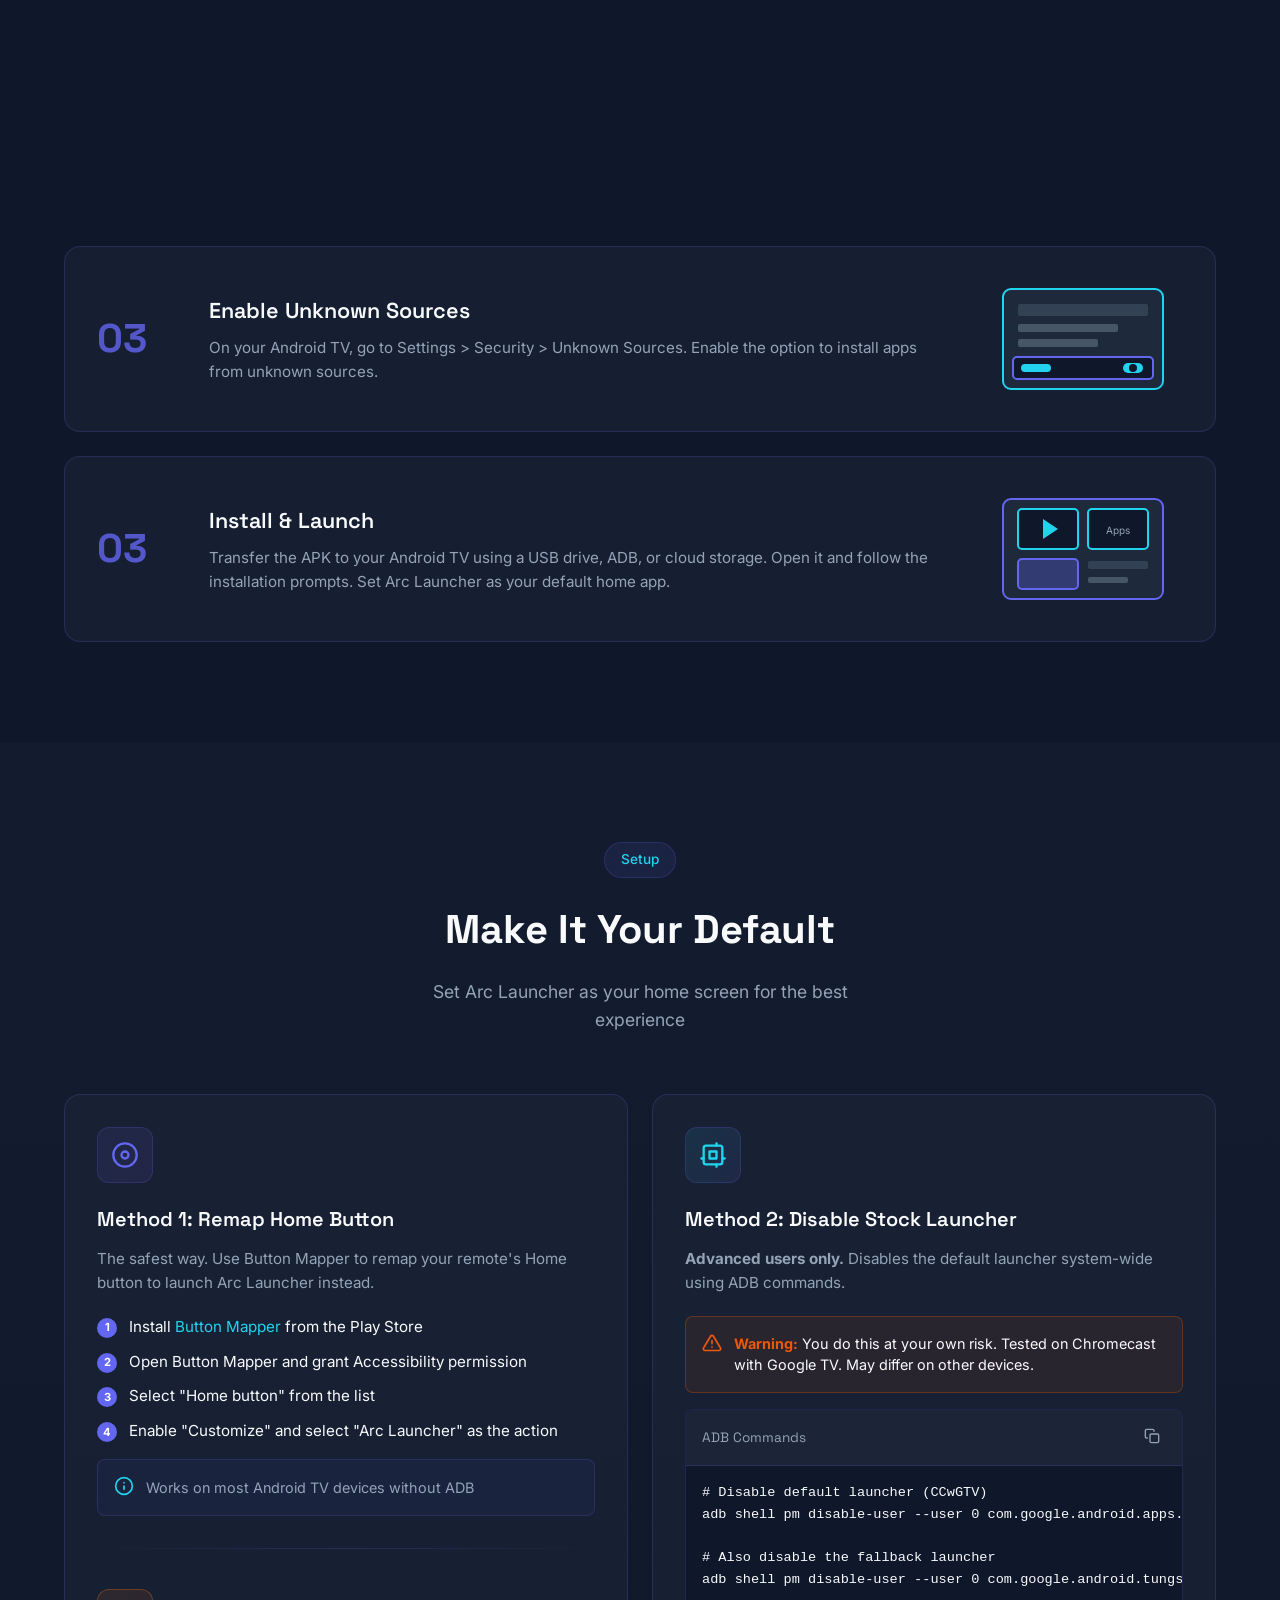
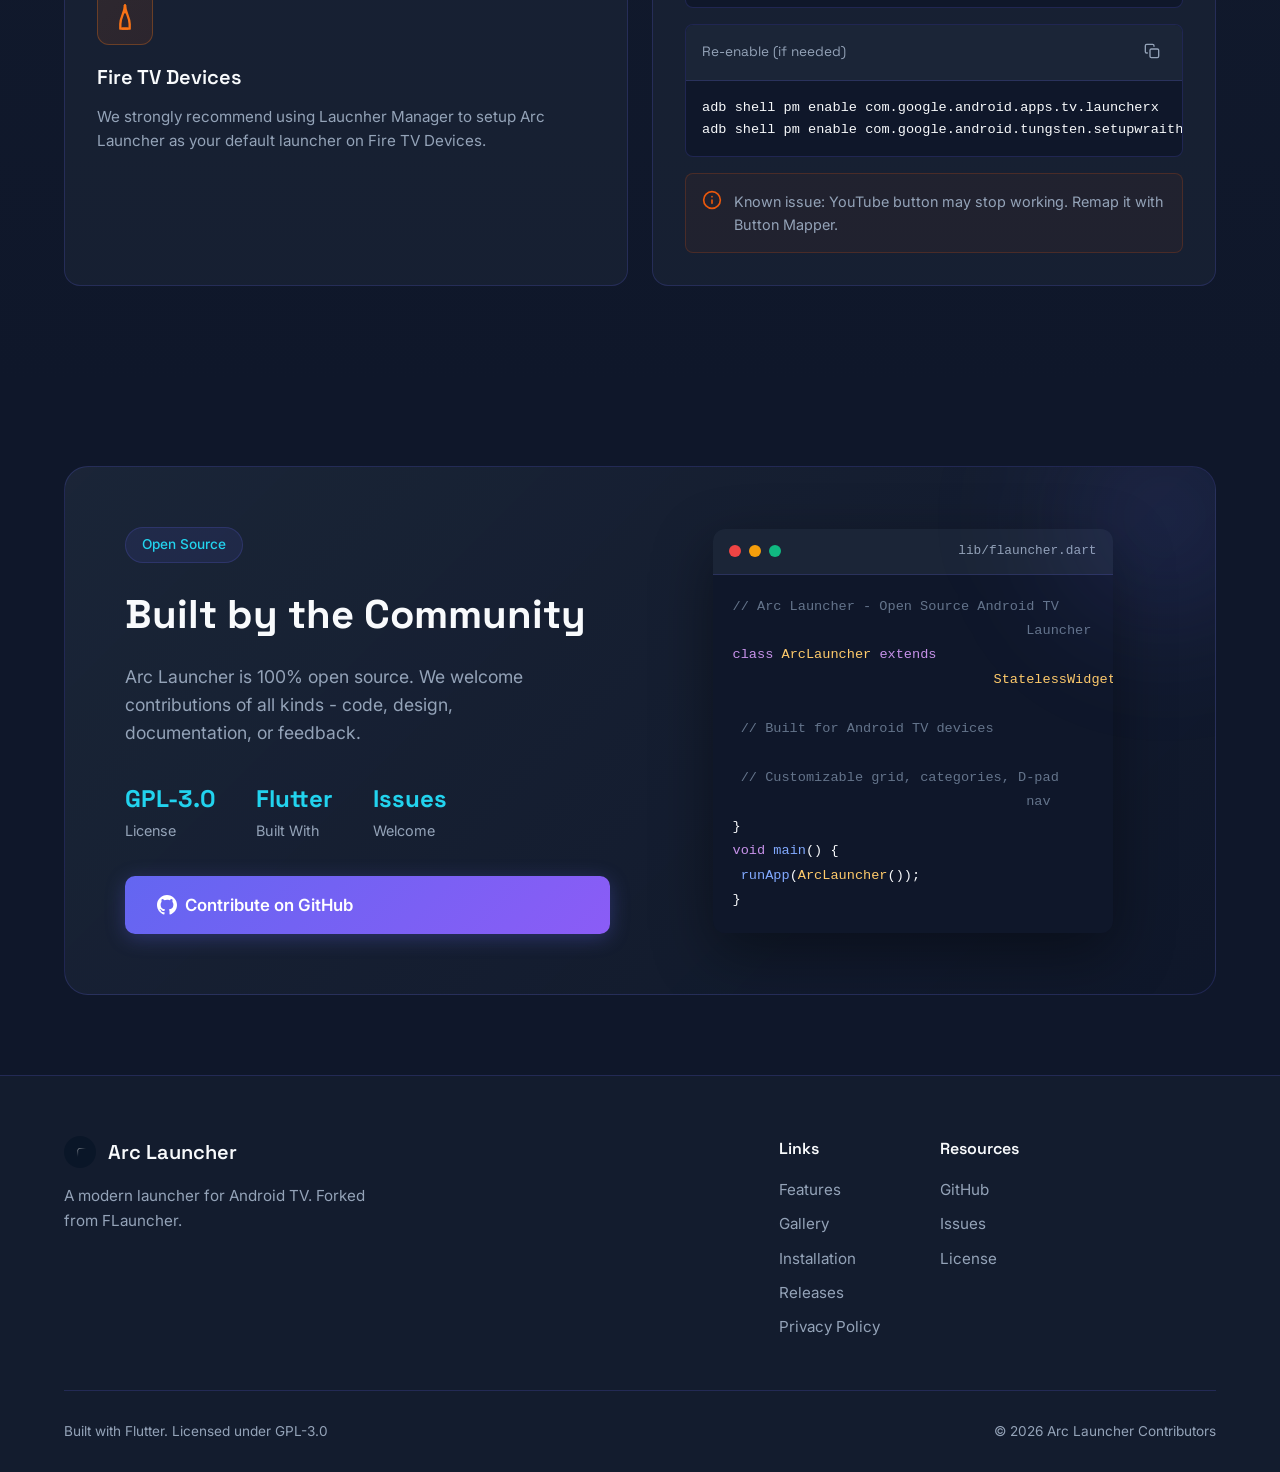
==== commit 868b11cf: "feat: add privacy policy page and default launcher setup instructions" ====
--- a/docs/index.html
+++ b/docs/index.html
@@ -1,15 +1,19 @@
 <!DOCTYPE html>
 <html lang="en">
+
 <head>
     <meta charset="UTF-8">
     <meta name="viewport" content="width=device-width, initial-scale=1.0">
     <title>Arc Launcher - Transform Your Android TV Experience</title>
     <link rel="preconnect" href="https://fonts.googleapis.com">
     <link rel="preconnect" href="https://fonts.gstatic.com" crossorigin>
-    <link href="https://fonts.googleapis.com/css2?family=Inter:wght@400;500;600&family=Space+Grotesk:wght@500;600;700&display=swap" rel="stylesheet">
+    <link
+        href="https://fonts.googleapis.com/css2?family=Inter:wght@400;500;600&family=Space+Grotesk:wght@500;600;700&display=swap"
+        rel="stylesheet">
     <link rel="stylesheet" href="styles.css">
     <link rel="icon" href="icon.png" type="image/png">
 </head>
+
 <body>
     <!-- Navigation -->
     <header class="navbar">
@@ -21,12 +25,15 @@
                 </a>
                 <nav class="nav-links">
                     <a href="#features">Features</a>
+                    <a href="#gallery">Gallery</a>
                     <a href="#install">Install</a>
                     <a href="#contribute">Contribute</a>
                 </nav>
-                <a href="https://github.com/meddouribadis/arclauncher" target="_blank" rel="noopener" class="btn-github" aria-label="View on GitHub">
+                <a href="https://github.com/meddouribadis/arclauncher" target="_blank" rel="noopener" class="btn-github"
+                    aria-label="View on GitHub">
                     <svg class="icon-github" viewBox="0 0 24 24" fill="currentColor">
-                        <path d="M12 0C5.374 0 0 5.373 0 12c0 5.302 3.438 9.8 8.207 11.387.599.111.793-.261.793-.577v-2.234c-3.338.726-4.033-1.416-4.033-1.416-.546-1.387-1.333-1.756-1.333-1.756-1.089-.745.083-.729.083-.729 1.205.084 1.839 1.237 1.839 1.237 1.07 1.834 2.807 1.304 3.492.997.107-.775.418-1.305.762-1.604-2.665-.305-5.467-1.334-5.467-5.931 0-1.311.469-2.381 1.236-3.221-.124-.303-.535-1.524.117-3.176 0 0 1.008-.322 3.301 1.23A11.509 11.509 0 0112 5.803c1.02.005 2.047.138 3.006.404 2.291-1.552 3.297-1.23 3.297-1.23.653 1.653.242 2.874.118 3.176.77.84 1.235 1.911 1.235 3.221 0 4.609-2.807 5.624-5.479 5.921.43.372.823 1.102.823 2.222v3.293c0 .319.192.694.801.576C20.566 21.797 24 17.3 24 12c0-6.627-5.373-12-12-12z"/>
+                        <path
+                            d="M12 0C5.374 0 0 5.373 0 12c0 5.302 3.438 9.8 8.207 11.387.599.111.793-.261.793-.577v-2.234c-3.338.726-4.033-1.416-4.033-1.416-.546-1.387-1.333-1.756-1.333-1.756-1.089-.745.083-.729.083-.729 1.205.084 1.839 1.237 1.839 1.237 1.07 1.834 2.807 1.304 3.492.997.107-.775.418-1.305.762-1.604-2.665-.305-5.467-1.334-5.467-5.931 0-1.311.469-2.381 1.236-3.221-.124-.303-.535-1.524.117-3.176 0 0 1.008-.322 3.301 1.23A11.509 11.509 0 0112 5.803c1.02.005 2.047.138 3.006.404 2.291-1.552 3.297-1.23 3.297-1.23.653 1.653.242 2.874.118 3.176.77.84 1.235 1.911 1.235 3.221 0 4.609-2.807 5.624-5.479 5.921.43.372.823 1.102.823 2.222v3.293c0 .319.192.694.801.576C20.566 21.797 24 17.3 24 12c0-6.627-5.373-12-12-12z" />
                     </svg>
                     GitHub
                 </a>
@@ -43,13 +50,18 @@
                 <div class="hero-text">
                     <span class="hero-badge">Open Source</span>
                     <h1>Transform Your<br><span class="gradient-text">Android TV</span> Experience</h1>
-                    <p class="hero-subtitle">A sleek, customizable launcher that puts you in control. Organize your apps, customize your grid, and enjoy a modern TV interface designed for Android TV.</p>
+                    <p class="hero-subtitle">A sleek, customizable launcher that puts you in control. Organize your
+                        apps, customize your grid, and enjoy a modern TV interface designed for Android TV.</p>
                     <div class="hero-ctas">
+                        <btn href="#install" class="btn-orange">
+                            Downloader Code : 6330120
+                        </btn>
                         <a href="#install" class="btn-primary">
-                            <svg class="icon-download" viewBox="0 0 24 24" fill="none" stroke="currentColor" stroke-width="2" stroke-linecap="round" stroke-linejoin="round">
-                                <path d="M21 15v4a2 2 0 0 1-2 2H5a2 2 0 0 1-2-2v-4"/>
-                                <polyline points="7 10 12 15 17 10"/>
-                                <line x1="12" y1="15" x2="12" y2="3"/>
+                            <svg class="icon-download" viewBox="0 0 24 24" fill="none" stroke="currentColor"
+                                stroke-width="2" stroke-linecap="round" stroke-linejoin="round">
+                                <path d="M21 15v4a2 2 0 0 1-2 2H5a2 2 0 0 1-2-2v-4" />
+                                <polyline points="7 10 12 15 17 10" />
+                                <line x1="12" y1="15" x2="12" y2="3" />
                             </svg>
                             Install Now
                         </a>
@@ -72,73 +84,133 @@
             <div class="section-header">
                 <span class="section-badge">Features</span>
                 <h2>Everything You Need</h2>
-                <p class="section-subtitle">Built specifically for Android TV with a focus on simplicity and customization</p>
+                <p class="section-subtitle">Built specifically for Android TV with a focus on simplicity and
+                    customization</p>
             </div>
             <div class="features-grid">
                 <div class="feature-card">
                     <div class="feature-icon">
-                        <svg viewBox="0 0 24 24" fill="none" stroke="currentColor" stroke-width="2" stroke-linecap="round" stroke-linejoin="round">
-                            <rect x="3" y="3" width="7" height="7"/>
-                            <rect x="14" y="3" width="7" height="7"/>
-                            <rect x="14" y="14" width="7" height="7"/>
-                            <rect x="3" y="14" width="7" height="7"/>
+                        <svg viewBox="0 0 24 24" fill="none" stroke="currentColor" stroke-width="2"
+                            stroke-linecap="round" stroke-linejoin="round">
+                            <rect x="3" y="3" width="7" height="7" />
+                            <rect x="14" y="3" width="7" height="7" />
+                            <rect x="14" y="14" width="7" height="7" />
+                            <rect x="3" y="14" width="7" height="7" />
                         </svg>
                     </div>
                     <h3>Customizable Grid</h3>
-                    <p>Arrange your apps exactly how you want them. Drag, drop, and organize your favorites with an intuitive grid layout designed for TV remotes.</p>
+                    <p>Arrange your apps exactly how you want them. Drag, drop, and organize your favorites with an
+                        intuitive grid layout designed for TV remotes.</p>
                 </div>
                 <div class="feature-card">
                     <div class="feature-icon">
-                        <svg viewBox="0 0 24 24" fill="none" stroke="currentColor" stroke-width="2" stroke-linecap="round" stroke-linejoin="round">
-                            <path d="M20 7l-8-4-8 4m16 0l-8 4m8-4v10l-8 4m0-10L4 7m8 4v10M4 7v10l8 4"/>
+                        <svg viewBox="0 0 24 24" fill="none" stroke="currentColor" stroke-width="2"
+                            stroke-linecap="round" stroke-linejoin="round">
+                            <path d="M20 7l-8-4-8 4m16 0l-8 4m8-4v10l-8 4m0-10L4 7m8 4v10M4 7v10l8 4" />
                         </svg>
                     </div>
                     <h3>Category Organization</h3>
-                    <p>Group apps into categories that make sense. Create sections for Streaming, Games, Tools, or any custom categories you need.</p>
+                    <p>Group apps into categories that make sense. Create sections for Streaming, Games, Tools, or any
+                        custom categories you need.</p>
                 </div>
                 <div class="feature-card">
                     <div class="feature-icon">
-                        <svg viewBox="0 0 24 24" fill="none" stroke="currentColor" stroke-width="2" stroke-linecap="round" stroke-linejoin="round">
-                            <path d="M12.22 2h-.44a2 2 0 0 0-2 2v.18a2 2 0 0 1-1 1.73l-.43.25a2 2 0 0 1-2 0l-.15-.08a2 2 0 0 0-2.73.73l-.22.38a2 2 0 0 0 .73 2.73l.15.1a2 2 0 0 1 1 1.72v.51a2 2 0 0 1-1 1.74l-.15.09a2 2 0 0 0-.73 2.73l.22.38a2 2 0 0 0 2.73.73l.15-.08a2 2 0 0 1 2 0l.43.25a2 2 0 0 1 1 1.73V20a2 2 0 0 0 2 2h.44a2 2 0 0 0 2-2v-.18a2 2 0 0 1 1-1.73l.43-.25a2 2 0 0 1 2 0l.15.08a2 2 0 0 0 2.73-.73l.22-.38a2 2 0 0 0-.73-2.73l-.15-.1a2 2 0 0 1-1-1.72v-.51a2 2 0 0 1 1-1.74l.15-.09a2 2 0 0 0 .73-2.73l-.22-.38a2 2 0 0 0-2.73-.73l-.15.08a2 2 0 0 1-2 0l-.43-.25a2 2 0 0 1-1-1.73V4a2 2 0 0 0-2-2z"/>
-                            <circle cx="12" cy="12" r="3"/>
+                        <svg viewBox="0 0 24 24" fill="none" stroke="currentColor" stroke-width="2"
+                            stroke-linecap="round" stroke-linejoin="round">
+                            <path
+                                d="M12.22 2h-.44a2 2 0 0 0-2 2v.18a2 2 0 0 1-1 1.73l-.43.25a2 2 0 0 1-2 0l-.15-.08a2 2 0 0 0-2.73.73l-.22.38a2 2 0 0 0 .73 2.73l.15.1a2 2 0 0 1 1 1.72v.51a2 2 0 0 1-1 1.74l-.15.09a2 2 0 0 0-.73 2.73l.22.38a2 2 0 0 0 2.73.73l.15-.08a2 2 0 0 1 2 0l.43.25a2 2 0 0 1 1 1.73V20a2 2 0 0 0 2 2h.44a2 2 0 0 0 2-2v-.18a2 2 0 0 1 1-1.73l.43-.25a2 2 0 0 1 2 0l.15.08a2 2 0 0 0 2.73-.73l.22-.38a2 2 0 0 0-.73-2.73l-.15-.1a2 2 0 0 1-1-1.72v-.51a2 2 0 0 1 1-1.74l.15-.09a2 2 0 0 0 .73-2.73l-.22-.38a2 2 0 0 0-2.73-.73l-.15.08a2 2 0 0 1-2 0l-.43-.25a2 2 0 0 1-1-1.73V4a2 2 0 0 0-2-2z" />
+                            <circle cx="12" cy="12" r="3" />
                         </svg>
                     </div>
                     <h3>Sleek Settings Interface</h3>
-                    <p>A beautifully designed settings panel that puts configuration options at your fingertips. Easy access to all customization options.</p>
+                    <p>A beautifully designed settings panel that puts configuration options at your fingertips. Easy
+                        access to all customization options.</p>
                 </div>
                 <div class="feature-card">
                     <div class="feature-icon">
-                        <svg viewBox="0 0 24 24" fill="none" stroke="currentColor" stroke-width="2" stroke-linecap="round" stroke-linejoin="round">
-                            <path d="M12 3L20 7.5V16.5L12 21L4 16.5V7.5L12 3Z"/>
-                            <path d="M12 12L20 7.5"/>
-                            <path d="M12 12V21"/>
-                            <path d="M12 12L4 7.5"/>
+                        <svg viewBox="0 0 24 24" fill="none" stroke="currentColor" stroke-width="2"
+                            stroke-linecap="round" stroke-linejoin="round">
+                            <path d="M12 3L20 7.5V16.5L12 21L4 16.5V7.5L12 3Z" />
+                            <path d="M12 12L20 7.5" />
+                            <path d="M12 12V21" />
+                            <path d="M12 12L4 7.5" />
                         </svg>
                     </div>
                     <h3>Designed for Remote</h3>
-                    <p>Optimized for navigation with a TV remote or game controller. D-pad friendly interface with clear focus indicators.</p>
+                    <p>Optimized for navigation with a TV remote or game controller. D-pad friendly interface with clear
+                        focus indicators.</p>
                 </div>
                 <div class="feature-card">
                     <div class="feature-icon">
-                        <svg viewBox="0 0 24 24" fill="none" stroke="currentColor" stroke-width="2" stroke-linecap="round" stroke-linejoin="round">
-                            <circle cx="12" cy="12" r="3"/>
-                            <path d="M12 1v6m0 6v10"/>
-                            <path d="M21 12h-6m-6 0H3"/>
-                            <path d="M19.07 4.93l-4.24 4.24m-6.06 6.06l-4.24 4.24"/>
-                            <path d="M19.07 19.07l-4.24-4.24m-6.06-6.06l-4.24-4.24"/>
+                        <svg viewBox="0 0 24 24" fill="none" stroke="currentColor" stroke-width="2"
+                            stroke-linecap="round" stroke-linejoin="round">
+                            <circle cx="12" cy="12" r="3" />
+                            <path d="M12 1v6m0 6v10" />
+                            <path d="M21 12h-6m-6 0H3" />
+                            <path d="M19.07 4.93l-4.24 4.24m-6.06 6.06l-4.24 4.24" />
+                            <path d="M19.07 19.07l-4.24-4.24m-6.06-6.06l-4.24-4.24" />
                         </svg>
                     </div>
                     <h3>Customizable Appearance</h3>
-                    <p>Personalize your launcher with wallpapers, accent colors, and layout options. Make it truly yours.</p>
+                    <p>Personalize your launcher with wallpapers, accent colors, and layout options. Make it truly
+                        yours.</p>
                 </div>
                 <div class="feature-card">
                     <div class="feature-icon">
-                        <svg viewBox="0 0 24 24" fill="none" stroke="currentColor" stroke-width="2" stroke-linecap="round" stroke-linejoin="round">
-                            <path d="M9 19c-5 1.5-5-2.5-7-3m14 6v-3.87a3.37 3.37 0 0 0-.94-2.61c3.14-.35 6.4-1.54 6.4-7A5.44 5.44 0 0 0 20 4.77 5.07 5.07 0 0 0 19.91 1S18.73.65 16 2.48a13.38 13.38 0 0 0-7 0C6.27.65 5.09 1 5.09 1A5.07 5.07 0 0 0 5 4.77a5.44 5.44 0 0 0-1.5 3.78c0 5.42 3.3 6.61 6.44 7A3.37 3.37 0 0 0 9 18.13V22"/>
+                        <svg viewBox="0 0 24 24" fill="none" stroke="currentColor" stroke-width="2"
+                            stroke-linecap="round" stroke-linejoin="round">
+                            <path
+                                d="M9 19c-5 1.5-5-2.5-7-3m14 6v-3.87a3.37 3.37 0 0 0-.94-2.61c3.14-.35 6.4-1.54 6.4-7A5.44 5.44 0 0 0 20 4.77 5.07 5.07 0 0 0 19.91 1S18.73.65 16 2.48a13.38 13.38 0 0 0-7 0C6.27.65 5.09 1 5.09 1A5.07 5.07 0 0 0 5 4.77a5.44 5.44 0 0 0-1.5 3.78c0 5.42 3.3 6.61 6.44 7A3.37 3.37 0 0 0 9 18.13V22" />
                         </svg>
                     </div>
                     <h3>Free & Open Source</h3>
-                    <p>No ads, no tracking, no data collection. 100% open source under GPL-3.0 license. Built by the community.</p>
+                    <p>No ads, no tracking, no data collection. 100% open source under GPL-3.0 license. Built by the
+                        community.</p>
+                </div>
+            </div>
+        </div>
+    </section>
+
+    <!-- Gallery Section -->
+    <section class="gallery" id="gallery">
+        <div class="container">
+            <div class="section-header">
+                <span class="section-badge">Gallery</span>
+                <h2>See Arc Launcher in Action</h2>
+                <p class="section-subtitle">Browse screenshots of the interface and settings</p>
+            </div>
+            <div class="gallery-grid">
+                <div class="gallery-item">
+                    <img src="images/screen.png" alt="Arc Launcher Main Screen" loading="lazy">
+                    <span class="gallery-caption">Home Screen</span>
+                </div>
+                <div class="gallery-item">
+                    <img src="images/home.webp" alt="Arc Launcher Home View" loading="lazy">
+                    <span class="gallery-caption">App Grid</span>
+                </div>
+                <div class="gallery-item">
+                    <img src="images/screen_settings1.png" alt="Settings - Appearance" loading="lazy">
+                    <span class="gallery-caption">Appearance</span>
+                </div>
+                <div class="gallery-item">
+                    <img src="images/screen_settings2.png" alt="Settings - Categories" loading="lazy">
+                    <span class="gallery-caption">Categories</span>
+                </div>
+                <div class="gallery-item">
+                    <img src="images/screen_settings3.png" alt="Settings - Apps" loading="lazy">
+                    <span class="gallery-caption">App Management</span>
+                </div>
+                <div class="gallery-item">
+                    <img src="images/screen_settings4.png" alt="Settings - Wallpaper" loading="lazy">
+                    <span class="gallery-caption">Wallpapers</span>
+                </div>
+                <div class="gallery-item">
+                    <img src="images/screen_settings5.png" alt="Settings - Network" loading="lazy">
+                    <span class="gallery-caption">Network</span>
+                </div>
+                <div class="gallery-item">
+                    <img src="images/screen_settings6.png" alt="Settings - Advanced" loading="lazy">
+                    <span class="gallery-caption">Advanced</span>
                 </div>
             </div>
         </div>
@@ -157,35 +229,66 @@
                     <div class="step-number">01</div>
                     <div class="step-content">
                         <h3>Download the APK</h3>
-                        <p>Visit our GitHub releases page and download the latest APK file. We recommend the release version for stability.</p>
+                        <p>Visit our GitHub releases page and download the latest APK file. We recommend the release
+                            version for stability.</p>
                     </div>
                     <div class="step-visual">
                         <svg viewBox="0 0 200 120" fill="none" xmlns="http://www.w3.org/2000/svg">
-                            <rect x="20" y="10" width="160" height="100" rx="8" fill="#1E293B" stroke="#6366F1" stroke-width="2"/>
-                            <rect x="35" y="25" width="130" height="20" rx="4" fill="#334155"/>
-                            <rect x="35" y="55" width="80" height="8" rx="4" fill="#475569"/>
-                            <rect x="35" y="70" width="60" height="8" rx="4" fill="#475569"/>
-                            <rect x="130" y="50" width="35" height="25" rx="4" fill="#6366F1" fill-opacity="0.3" stroke="#6366F1" stroke-width="2"/>
-                            <path d="M140 57v11l8-5.5-8-5.5z" fill="#6366F1"/>
+                            <rect x="20" y="10" width="160" height="100" rx="8" fill="#1E293B" stroke="#6366F1"
+                                stroke-width="2" />
+                            <rect x="35" y="25" width="130" height="20" rx="4" fill="#334155" />
+                            <rect x="35" y="55" width="80" height="8" rx="4" fill="#475569" />
+                            <rect x="35" y="70" width="60" height="8" rx="4" fill="#475569" />
+                            <rect x="130" y="50" width="35" height="25" rx="4" fill="#6366F1" fill-opacity="0.3"
+                                stroke="#6366F1" stroke-width="2" />
+                            <path d="M140 57v11l8-5.5-8-5.5z" fill="#6366F1" />
                         </svg>
                     </div>
                 </div>
                 <div class="step">
                     <div class="step-number">02</div>
                     <div class="step-content">
+                        <h3>Or Use Downloader App</h3>
+                        <p>Install <strong>Downloader</strong> from the Amazon/Google Play Store. Enter code <span
+                                class="code-highlight">6330120</span> to download Arc Launcher directly.</p> <a href="#"
+                            class="btn-downloader"
+                            onclick="navigator.clipboard.writeText('6330120'); this.textContent='Copied!'; setTimeout(() => this.textContent='Copy Code', 2000); return false;">
+                            <svg viewBox="0 0 24 24" fill="none" stroke="currentColor" stroke-width="2"
+                                stroke-linecap="round" stroke-linejoin="round">
+                                <rect x="9" y="9" width="13" height="13" rx="2" ry="2" />
+                                <path d="M5 15H4a2 2 0 0 1-2-2V4a2 2 0 0 1 2-2h9a2 2 0 0 1 2 2v1" />
+                            </svg> Copy Code </a>
+                    </div>
+                    <div class="step-visual"><svg viewBox="0 0 200 120" fill="none">
+                            <rect x="20" y="10" width="160" height="100" rx="8" fill="#1E293B" stroke="#6366F1"
+                                stroke-width="2" /><text x="100" y="35" fill="#94A3B8" font-size="10"
+                                text-anchor="middle">Downloader</text>
+                            <rect x="40" y="45" width="120" height="30" rx="4" fill="#0F172A" stroke="#6366F1"
+                                stroke-width="2" /><text x="100" y="65" fill="#fff" font-size="16"
+                                font-family="monospace" font-weight="bold" text-anchor="middle">6330120</text>
+                            <rect x="125" y="85" width="35" height="16" rx="3" fill="#22D3EE" /><text x="142" y="96"
+                                fill="#0F172A" font-size="8" font-weight="bold" text-anchor="middle">Go</text>
+                        </svg></div>
+                </div>
+                <div class="step">
+                    <div class="step-number">03</div>
+                    <div class="step-content">
                         <h3>Enable Unknown Sources</h3>
-                        <p>On your Android TV, go to Settings > Security > Unknown Sources. Enable the option to install apps from unknown sources.</p>
+                        <p>On your Android TV, go to Settings > Security > Unknown Sources. Enable the option to install
+                            apps from unknown sources.</p>
                     </div>
                     <div class="step-visual">
                         <svg viewBox="0 0 200 120" fill="none" xmlns="http://www.w3.org/2000/svg">
-                            <rect x="20" y="10" width="160" height="100" rx="8" fill="#1E293B" stroke="#22D3EE" stroke-width="2"/>
-                            <rect x="35" y="25" width="130" height="12" rx="2" fill="#334155"/>
-                            <rect x="35" y="45" width="100" height="8" rx="2" fill="#475569"/>
-                            <rect x="35" y="60" width="80" height="8" rx="2" fill="#475569"/>
-                            <rect x="30" y="78" width="140" height="22" rx="4" fill="#0F172A" stroke="#6366F1" stroke-width="2"/>
-                            <rect x="38" y="85" width="30" height="8" rx="4" fill="#22D3EE"/>
-                            <rect x="140" y="84" width="20" height="10" rx="5" fill="#22D3EE"/>
-                            <circle cx="150" cy="89" r="4" fill="#0F172A"/>
+                            <rect x="20" y="10" width="160" height="100" rx="8" fill="#1E293B" stroke="#22D3EE"
+                                stroke-width="2" />
+                            <rect x="35" y="25" width="130" height="12" rx="2" fill="#334155" />
+                            <rect x="35" y="45" width="100" height="8" rx="2" fill="#475569" />
+                            <rect x="35" y="60" width="80" height="8" rx="2" fill="#475569" />
+                            <rect x="30" y="78" width="140" height="22" rx="4" fill="#0F172A" stroke="#6366F1"
+                                stroke-width="2" />
+                            <rect x="38" y="85" width="30" height="8" rx="4" fill="#22D3EE" />
+                            <rect x="140" y="84" width="20" height="10" rx="5" fill="#22D3EE" />
+                            <circle cx="150" cy="89" r="4" fill="#0F172A" />
                         </svg>
                     </div>
                 </div>
@@ -193,23 +296,153 @@
                     <div class="step-number">03</div>
                     <div class="step-content">
                         <h3>Install & Launch</h3>
-                        <p>Transfer the APK to your Android TV using a USB drive, ADB, or cloud storage. Open it and follow the installation prompts. Set Arc Launcher as your default home app.</p>
+                        <p>Transfer the APK to your Android TV using a USB drive, ADB, or cloud storage. Open it and
+                            follow the installation prompts. Set Arc Launcher as your default home app.</p>
                     </div>
                     <div class="step-visual">
                         <svg viewBox="0 0 200 120" fill="none" xmlns="http://www.w3.org/2000/svg">
-                            <rect x="20" y="10" width="160" height="100" rx="8" fill="#1E293B" stroke="#6366F1" stroke-width="2"/>
-                            <rect x="35" y="20" width="60" height="40" rx="4" fill="#0F172A" stroke="#22D3EE" stroke-width="2"/>
-                            <rect x="105" y="20" width="60" height="40" rx="4" fill="#0F172A" stroke="#22D3EE" stroke-width="2"/>
-                            <rect x="35" y="70" width="60" height="30" rx="4" fill="#6366F1" fill-opacity="0.3" stroke="#6366F1" stroke-width="2"/>
-                            <rect x="105" y="72" width="60" height="8" rx="2" fill="#334155"/>
-                            <rect x="105" y="88" width="40" height="6" rx="2" fill="#475569"/>
-                            <path d="M60 30l15 10-15 10V30z" fill="#22D3EE"/>
+                            <rect x="20" y="10" width="160" height="100" rx="8" fill="#1E293B" stroke="#6366F1"
+                                stroke-width="2" />
+                            <rect x="35" y="20" width="60" height="40" rx="4" fill="#0F172A" stroke="#22D3EE"
+                                stroke-width="2" />
+                            <rect x="105" y="20" width="60" height="40" rx="4" fill="#0F172A" stroke="#22D3EE"
+                                stroke-width="2" />
+                            <rect x="35" y="70" width="60" height="30" rx="4" fill="#6366F1" fill-opacity="0.3"
+                                stroke="#6366F1" stroke-width="2" />
+                            <rect x="105" y="72" width="60" height="8" rx="2" fill="#334155" />
+                            <rect x="105" y="88" width="40" height="6" rx="2" fill="#475569" />
+                            <path d="M60 30l15 10-15 10V30z" fill="#22D3EE" />
                             <text x="135" y="45" fill="#94A3B8" font-size="10" text-anchor="middle">Apps</text>
                         </svg>
                     </div>
                 </div>
             </div>
         </div>
+    </section>
+
+    <!-- Set Default Launcher Section -->
+    <section class="set-default" id="setup">
+        <div class="container">
+            <div class="section-header">
+                <span class="section-badge">Setup</span>
+                <h2>Make It Your Default</h2>
+                <p class="section-subtitle">Set Arc Launcher as your home screen for the best experience</p>
+            </div>
+            <div class="setup-methods">
+                <div class="setup-card">
+                    <div class="setup-icon method-1">
+                        <svg viewBox="0 0 24 24" fill="none" stroke="currentColor" stroke-width="2"
+                            stroke-linecap="round" stroke-linejoin="round">
+                            <path d="M12 2C6.48 2 2 6.48 2 12s4.48 10 10 10 10-4.48 10-10S17.52 2 12 2z" />
+                            <circle cx="12" cy="12" r="3" />
+                        </svg>
+                    </div>
+                    <h3>Method 1: Remap Home Button</h3>
+                    <p class="setup-desc">The safest way. Use Button Mapper to remap your remote's Home button to launch
+                        Arc Launcher instead.</p>
+                    <ol class="setup-steps">
+                        <li>Install <a href="https://play.google.com/store/apps/details?id=flar2.homebutton"
+                                target="_blank" rel="noopener">Button Mapper</a> from the Play Store</li>
+                        <li>Open Button Mapper and grant Accessibility permission</li>
+                        <li>Select "Home button" from the list</li>
+                        <li>Enable "Customize" and select "Arc Launcher" as the action</li>
+                    </ol>
+                    <div class="setup-note">
+                        <svg viewBox="0 0 24 24" fill="none" stroke="currentColor" stroke-width="2"
+                            stroke-linecap="round" stroke-linejoin="round">
+                            <circle cx="12" cy="12" r="10" />
+                            <path d="M12 16v-4" />
+                            <path d="M12 8h.01" />
+                        </svg>
+                        <span>Works on most Android TV devices without ADB</span>
+                    </div>
+
+                    <hr class="setup-divider">
+
+                    <div class="fire-tv-section">
+                        <div class="setup-icon fire-tv">
+                            <svg viewBox="0 0 24 24" fill="none" stroke="currentColor" stroke-width="2"
+                                stroke-linecap="round" stroke-linejoin="round">
+                                <path d="M12 2c0 6-4 10-4 16v4h8v-4c0-6-4-10-4-16z" />
+                                <path d="M10 22h4" />
+                                <path d="M12 2v6" />
+                            </svg>
+                        </div>
+                        <h3>Fire TV Devices</h3>
+                        <p class="setup-desc">We strongly recommend using Laucnher Manager to setup Arc Launcher as your default launcher on Fire TV Devices.</p>
+                    </div>
+                </div>
+
+                <div class="setup-card">
+                    <div class="setup-icon method-2">
+                        <svg viewBox="0 0 24 24" fill="none" stroke="currentColor" stroke-width="2"
+                            stroke-linecap="round" stroke-linejoin="round">
+                            <rect x="4" y="4" width="16" height="16" rx="2" ry="2" />
+                            <rect x="9" y="9" width="6" height="6" />
+                            <path d="M15 2v2" />
+                            <path d="M15 20v2" />
+                            <path d="M20 15h2" />
+                            <path d="M2 15h2" />
+                        </svg>
+                    </div>
+                    <h3>Method 2: Disable Stock Launcher</h3>
+                    <p class="setup-desc"><strong>Advanced users only.</strong> Disables the default launcher
+                        system-wide using ADB commands.</p>
+                    <div class="warning-box">
+                        <svg viewBox="0 0 24 24" fill="none" stroke="currentColor" stroke-width="2"
+                            stroke-linecap="round" stroke-linejoin="round">
+                            <path
+                                d="M10.29 3.86L1.82 18a2 2 0 0 0 1.71 3h16.94a2 2 0 0 0 1.71-3L13.71 3.86a2 2 0 0 0-3.42 0z" />
+                            <path d="M12 9v4" />
+                            <path d="M12 17h.01" />
+                        </svg>
+                        <div>
+                            <strong>Warning:</strong> You do this at your own risk. Tested on Chromecast with Google TV.
+                            May differ on other devices.
+                        </div>
+                    </div>
+                    <div class="code-block">
+                        <div class="code-header">
+                            <span>ADB Commands</span>
+                            <button class="btn-copy" onclick="copyCode(this)">
+                                <svg viewBox="0 0 24 24" fill="none" stroke="currentColor" stroke-width="2"
+                                    stroke-linecap="round" stroke-linejoin="round">
+                                    <rect x="9" y="9" width="13" height="13" rx="2" ry="2" />
+                                    <path d="M5 15H4a2 2 0 0 1-2-2V4a2 2 0 0 1 2-2h9a2 2 0 0 1 2 2v1" />
+                                </svg>
+                            </button>
+                        </div>
+                        <pre class="code-content"><code># Disable default launcher (CCwGTV)
+adb shell pm disable-user --user 0 com.google.android.apps.tv.launcherx
+
+# Also disable the fallback launcher
+adb shell pm disable-user --user 0 com.google.android.tungsten.setupwraith</code></pre>
+                    </div>
+                    <div class="code-block">
+                        <div class="code-header">
+                            <span>Re-enable (if needed)</span>
+                            <button class="btn-copy" onclick="copyCode(this)">
+                                <svg viewBox="0 0 24 24" fill="none" stroke="currentColor" stroke-width="2"
+                                    stroke-linecap="round" stroke-linejoin="round">
+                                    <rect x="9" y="9" width="13" height="13" rx="2" ry="2" />
+                                    <path d="M5 15H4a2 2 0 0 1-2-2V4a2 2 0 0 1 2-2h9a2 2 0 0 1 2 2v1" />
+                                </svg>
+                            </button>
+                        </div>
+                        <pre class="code-content"><code>adb shell pm enable com.google.android.apps.tv.launcherx
+adb shell pm enable com.google.android.tungsten.setupwraith</code></pre>
+                    </div>
+                    <div class="setup-note warning">
+                        <svg viewBox="0 0 24 24" fill="none" stroke="currentColor" stroke-width="2"
+                            stroke-linecap="round" stroke-linejoin="round">
+                            <circle cx="12" cy="12" r="10" />
+                            <path d="M12 16v-4" />
+                            <path d="M12 8h.01" />
+                        </svg>
+                        <span>Known issue: YouTube button may stop working. Remap it with Button Mapper.</span>
+                    </div>
+                </div>
+            </div>
     </section>
 
     <!-- Contribute Section -->
@@ -220,7 +453,8 @@
                     <div class="section-header">
                         <span class="section-badge">Open Source</span>
                         <h2>Built by the Community</h2>
-                        <p class="section-subtitle">Arc Launcher is 100% open source. We welcome contributions of all kinds - code, design, documentation, or feedback.</p>
+                        <p class="section-subtitle">Arc Launcher is 100% open source. We welcome contributions of all
+                            kinds - code, design, documentation, or feedback.</p>
                     </div>
                     <div class="contribute-stats">
                         <div class="stat">
@@ -236,9 +470,11 @@
                             <span class="stat-label">Welcome</span>
                         </div>
                     </div>
-                    <a href="https://github.com/meddouribadis/arclauncher" target="_blank" rel="noopener" class="btn-primary btn-large">
+                    <a href="https://github.com/meddouribadis/arclauncher" target="_blank" rel="noopener"
+                        class="btn-primary btn-large">
                         <svg class="icon-github" viewBox="0 0 24 24" fill="currentColor">
-                            <path d="M12 0C5.374 0 0 5.373 0 12c0 5.302 3.438 9.8 8.207 11.387.599.111.793-.261.793-.577v-2.234c-3.338.726-4.033-1.416-4.033-1.416-.546-1.387-1.333-1.756-1.333-1.756-1.089-.745.083-.729.083-.729 1.205.084 1.839 1.237 1.839 1.237 1.07 1.834 2.807 1.304 3.492.997.107-.775.418-1.305.762-1.604-2.665-.305-5.467-1.334-5.467-5.931 0-1.311.469-2.381 1.236-3.221-.124-.303-.535-1.524.117-3.176 0 0 1.008-.322 3.301 1.23A11.509 11.509 0 0112 5.803c1.02.005 2.047.138 3.006.404 2.291-1.552 3.297-1.23 3.297-1.23.653 1.653.242 2.874.118 3.176.77.84 1.235 1.911 1.235 3.221 0 4.609-2.807 5.624-5.479 5.921.43.372.823 1.102.823 2.222v3.293c0 .319.192.694.801.576C20.566 21.797 24 17.3 24 12c0-6.627-5.373-12-12-12z"/>
+                            <path
+                                d="M12 0C5.374 0 0 5.373 0 12c0 5.302 3.438 9.8 8.207 11.387.599.111.793-.261.793-.577v-2.234c-3.338.726-4.033-1.416-4.033-1.416-.546-1.387-1.333-1.756-1.333-1.756-1.089-.745.083-.729.083-.729 1.205.084 1.839 1.237 1.839 1.237 1.07 1.834 2.807 1.304 3.492.997.107-.775.418-1.305.762-1.604-2.665-.305-5.467-1.334-5.467-5.931 0-1.311.469-2.381 1.236-3.221-.124-.303-.535-1.524.117-3.176 0 0 1.008-.322 3.301 1.23A11.509 11.509 0 0112 5.803c1.02.005 2.047.138 3.006.404 2.291-1.552 3.297-1.23 3.297-1.23.653 1.653.242 2.874.118 3.176.77.84 1.235 1.911 1.235 3.221 0 4.609-2.807 5.624-5.479 5.921.43.372.823 1.102.823 2.222v3.293c0 .319.192.694.801.576C20.566 21.797 24 17.3 24 12c0-6.627-5.373-12-12-12z" />
                         </svg>
                         Contribute on GitHub
                     </a>
@@ -252,13 +488,21 @@
                             <span class="code-filename">lib/flauncher.dart</span>
                         </div>
                         <div class="code-content">
-                            <div class="code-line"><span class="code-comment">// Arc Launcher - Open Source Android TV Launcher</span></div>
-                            <div class="code-line"><span class="code-keyword">class</span> <span class="code-class">ArcLauncher</span> <span class="code-keyword">extends</span> <span class="code-class">StatelessWidget</span> {</div>
-                            <div class="code-line">  <span class="code-comment">// Built for Android TV devices</span></div>
-                            <div class="code-line">  <span class="code-comment">// Customizable grid, categories, D-pad nav</span></div>
+                            <div class="code-line"><span class="code-comment">// Arc Launcher - Open Source Android TV
+                                    Launcher</span></div>
+                            <div class="code-line"><span class="code-keyword">class</span> <span
+                                    class="code-class">ArcLauncher</span> <span class="code-keyword">extends</span>
+                                <span class="code-class">StatelessWidget</span> {
+                            </div>
+                            <div class="code-line"> <span class="code-comment">// Built for Android TV devices</span>
+                            </div>
+                            <div class="code-line"> <span class="code-comment">// Customizable grid, categories, D-pad
+                                    nav</span></div>
                             <div class="code-line">}</div>
-                            <div class="code-line"><span class="code-keyword">void</span> <span class="code-function">main</span>() {</div>
-                            <div class="code-line">  <span class="code-function">runApp</span>(<span class="code-class">ArcLauncher</span>());</div>
+                            <div class="code-line"><span class="code-keyword">void</span> <span
+                                    class="code-function">main</span>() {</div>
+                            <div class="code-line"> <span class="code-function">runApp</span>(<span
+                                    class="code-class">ArcLauncher</span>());</div>
                             <div class="code-line">}</div>
                         </div>
                     </div>
@@ -282,14 +526,18 @@
                     <div class="footer-group">
                         <h4>Links</h4>
                         <a href="#features">Features</a>
+                        <a href="#gallery">Gallery</a>
                         <a href="#install">Installation</a>
-                        <a href="https://github.com/meddouribadis/arclauncher/releases" target="_blank" rel="noopener">Releases</a>
+                        <a href="https://github.com/meddouribadis/arclauncher/releases" target="_blank"
+                            rel="noopener">Releases</a> <a href="privacy.html">Privacy Policy</a>
                     </div>
                     <div class="footer-group">
                         <h4>Resources</h4>
                         <a href="https://github.com/meddouribadis/arclauncher" target="_blank" rel="noopener">GitHub</a>
-                        <a href="https://github.com/meddouribadis/arclauncher/issues" target="_blank" rel="noopener">Issues</a>
-                        <a href="https://github.com/meddouribadis/arclauncher/blob/main/LICENSE" target="_blank" rel="noopener">License</a>
+                        <a href="https://github.com/meddouribadis/arclauncher/issues" target="_blank"
+                            rel="noopener">Issues</a>
+                        <a href="https://github.com/meddouribadis/arclauncher/blob/main/LICENSE" target="_blank"
+                            rel="noopener">License</a>
                     </div>
                 </div>
             </div>
@@ -302,4 +550,5 @@
 
     <script src="script.js"></script>
 </body>
-</html>
+
+</html>
--- a/docs/styles.css
+++ b/docs/styles.css
@@ -156,6 +156,87 @@
     border-color: rgba(99, 102, 241, 0.4);
 }
 
+.btn-downloader {
+    display: inline-flex;
+    align-items: center;
+    gap: 8px;
+    padding: 12px 20px;
+    background: rgba(34, 211, 238, 0.1);
+    border: 1px solid rgba(34, 211, 238, 0.3);
+    border-radius: 8px;
+    color: var(--color-accent);
+    text-decoration: none;
+    font-weight: 500;
+    font-size: 0.9rem;
+    cursor: pointer;
+    transition: all 0.2s ease;
+    margin-top: 12px;
+}
+
+.btn-downloader:hover {
+    background: rgba(34, 211, 238, 0.2);
+    border-color: var(--color-accent);
+}
+
+.btn-downloader svg {
+    width: 18px;
+    height: 18px;
+}
+
+.code-highlight {
+    background: rgba(99, 102, 241, 0.15);
+    border: 1px solid rgba(99, 102, 241, 0.3);
+    border-radius: 4px;
+    padding: 2px 8px;
+    font-family: 'Menlo', 'Monaco', monospace;
+    font-weight: 600;
+    color: var(--color-accent);
+    font-size: 0.95em;
+}
+
+/* Orange Accent Button */
+.btn-orange {
+    display: inline-flex;
+    align-items: center;
+    gap: 8px;
+    padding: 14px 28px;
+    background: linear-gradient(135deg, #F97316, #EA580C);
+    border: none;
+    border-radius: 10px;
+    color: white;
+    text-decoration: none;
+    font-weight: 600;
+    font-size: 1rem;
+    cursor: pointer;
+    transition: all 0.2s ease;
+    box-shadow: 0 4px 20px rgba(249, 115, 22, 0.3);
+}
+
+.btn-orange:hover {
+    transform: translateY(-2px);
+    box-shadow: 0 8px 30px rgba(249, 115, 22, 0.4);
+}
+
+.btn-orange-outline {
+    display: inline-flex;
+    align-items: center;
+    gap: 8px;
+    padding: 14px 28px;
+    background: transparent;
+    border: 1px solid rgba(249, 115, 22, 0.4);
+    border-radius: 10px;
+    color: #F97316;
+    text-decoration: none;
+    font-weight: 500;
+    font-size: 1rem;
+    transition: all 0.2s ease;
+}
+
+.btn-orange-outline:hover {
+    background: rgba(249, 115, 22, 0.1);
+    border-color: #F97316;
+}
+
 .icon-download {
     width: 20px;
     height: 20px;
@@ -361,6 +442,82 @@
     line-height: 1.6;
 }
 
+/* Gallery */
+.gallery {
+    padding: 100px 0;
+    background: linear-gradient(180deg, transparent 0%, rgba(30, 41, 59, 0.2) 50%, transparent 100%);
+}
+
+.gallery-grid {
+    display: grid;
+    grid-template-columns: repeat(4, 1fr);
+    gap: 20px;
+}
+
+.gallery-item {
+    position: relative;
+    aspect-ratio: 16 / 9;
+    background: var(--color-card);
+    border: 1px solid var(--color-border);
+    border-radius: 12px;
+    overflow: hidden;
+    transition: all 0.3s ease;
+    cursor: pointer;
+}
+
+.gallery-item:hover {
+    transform: translateY(-4px) scale(1.02);
+    border-color: rgba(99, 102, 241, 0.4);
+    box-shadow: 0 20px 40px rgba(0, 0, 0, 0.3),
+                0 0 30px rgba(99, 102, 241, 0.15);
+}
+
+.gallery-item img {
+    width: 100%;
+    height: 100%;
+    object-fit: cover;
+    display: block;
+}
+
+.gallery-caption {
+    position: absolute;
+    bottom: 0;
+    left: 0;
+    right: 0;
+    padding: 12px 16px;
+    background: linear-gradient(transparent, rgba(15, 23, 42, 0.95));
+    color: var(--color-text);
+    font-size: 0.85rem;
+    font-weight: 500;
+    opacity: 0;
+    transform: translateY(10px);
+    transition: all 0.3s ease;
+}
+
+.gallery-item:hover .gallery-caption {
+    opacity: 1;
+    transform: translateY(0);
+}
+
+@media (max-width: 1024px) {
+    .gallery-grid {
+        grid-template-columns: repeat(3, 1fr);
+    }
+}
+
+@media (max-width: 768px) {
+    .gallery-grid {
+        grid-template-columns: repeat(2, 1fr);
+        gap: 16px;
+    }
+}
+
+@media (max-width: 480px) {
+    .gallery-grid {
+        grid-template-columns: 1fr;
+    }
+}
+
 /* Installation */
 .install {
     padding: 100px 0;
@@ -418,6 +575,289 @@
 .step-visual svg {
     width: 100%;
     height: auto;
+}
+
+/* Set Default Launcher */
+.set-default {
+    padding: 100px 0;
+    background: linear-gradient(180deg, rgba(30, 41, 59, 0.3) 0%, transparent 100%);
+}
+
+.setup-methods {
+    display: grid;
+    grid-template-columns: repeat(auto-fit, minmax(350px, 1fr));
+    gap: 24px;
+}
+
+.setup-card {
+    padding: 32px;
+    background: var(--color-card);
+    border: 1px solid var(--color-border);
+    border-radius: 16px;
+    transition: all 0.3s ease;
+}
+
+.setup-card:hover {
+    border-color: rgba(99, 102, 241, 0.4);
+}
+
+.setup-icon {
+    width: 56px;
+    height: 56px;
+    display: flex;
+    align-items: center;
+    justify-content: center;
+    border: 1px solid var(--color-border);
+    border-radius: 12px;
+    margin-bottom: 20px;
+}
+
+.setup-icon svg {
+    width: 28px;
+    height: 28px;
+}
+
+.setup-icon.method-1 {
+    background: linear-gradient(135deg, rgba(99, 102, 241, 0.1), rgba(139, 92, 246, 0.1));
+    color: var(--color-primary);
+}
+
+.setup-icon.method-2 {
+    background: linear-gradient(135deg, rgba(34, 211, 238, 0.1), rgba(99, 102, 241, 0.1));
+    color: var(--color-accent);
+}
+
+.setup-icon.fire-tv {
+    background: linear-gradient(135deg, rgba(249, 115, 22, 0.1), rgba(234, 88, 12, 0.1));
+    color: #F97316;
+    border-color: rgba(249, 115, 22, 0.3);
+}
+
+.setup-card h3 {
+    font-family: var(--font-heading);
+    font-size: 1.25rem;
+    font-weight: 600;
+    margin-bottom: 12px;
+}
+
+.setup-desc {
+    color: var(--color-text-muted);
+    font-size: 0.95rem;
+    line-height: 1.6;
+    margin-bottom: 20px;
+}
+
+.setup-steps {
+    list-style: none;
+    counter-reset: step;
+    margin: 0;
+    padding: 0;
+}
+
+.setup-steps li {
+    position: relative;
+    padding-left: 32px;
+    margin-bottom: 12px;
+    color: var(--color-text);
+    font-size: 0.95rem;
+    line-height: 1.5;
+}
+
+.setup-steps li::before {
+    counter-increment: step;
+    content: counter(step);
+    position: absolute;
+    left: 0;
+    top: 2px;
+    width: 20px;
+    height: 20px;
+    background: var(--color-primary);
+    border-radius: 50%;
+    font-size: 0.7rem;
+    font-weight: 700;
+    color: white;
+    display: flex;
+    align-items: center;
+    justify-content: center;
+}
+
+.setup-steps li a {
+    color: var(--color-accent);
+    text-decoration: none;
+}
+
+.setup-note {
+    display: flex;
+    gap: 12px;
+    align-items: flex-start;
+    padding: 16px;
+    background: rgba(99, 102, 241, 0.05);
+    border: 1px solid var(--color-border);
+    border-radius: 8px;
+    margin-top: 16px;
+}
+
+.setup-note svg {
+    width: 20px;
+    height: 20px;
+    color: var(--color-accent);
+    flex-shrink: 0;
+}
+
+.setup-note span {
+    color: var(--color-text-muted);
+    font-size: 0.9rem;
+}
+
+.setup-divider {
+    margin: 32px 0;
+    border: none;
+    height: 1px;
+    background: linear-gradient(90deg, transparent, var(--color-border), transparent);
+}
+
+.fire-tv-section {
+    padding-top: 8px;
+}
+
+.fire-tv-section .setup-icon {
+    margin-bottom: 16px;
+}
+
+.fire-tv-section h3 {
+    font-family: var(--font-heading);
+    font-size: 1.25rem;
+    font-weight: 600;
+    margin-bottom: 12px;
+}
+
+.fire-tv-section .setup-desc {
+    color: var(--color-text-muted);
+    font-size: 0.95rem;
+    line-height: 1.6;
+    margin-bottom: 20px;
+}
+
+.fire-tv-section .btn-orange {
+    width: 100%;
+    justify-content: center;
+}
+
+.setup-note.warning {
+    background: rgba(234, 88, 12, 0.05);
+    border-color: rgba(234, 88, 12, 0.2);
+}
+
+.setup-note.warning svg {
+    color: #EA580C;
+}
+
+.warning-box {
+    display: flex;
+    gap: 12px;
+    align-items: flex-start;
+    padding: 16px;
+    background: rgba(234, 88, 12, 0.08);
+    border: 1px solid rgba(234, 88, 12, 0.3);
+    border-radius: 8px;
+    margin-bottom: 16px;
+}
+
+.warning-box svg {
+    width: 20px;
+    height: 20px;
+    color: #EA580C;
+    flex-shrink: 0;
+}
+
+.warning-box div {
+    color: var(--color-text);
+    font-size: 0.9rem;
+    line-height: 1.5;
+}
+
+.warning-box div strong {
+    color: #EA580C;
+}
+
+.code-block {
+    background: var(--color-bg);
+    border: 1px solid var(--color-border);
+    border-radius: 8px;
+    overflow: hidden;
+    margin-bottom: 16px;
+}
+
+.code-block .code-header {
+    display: flex;
+    justify-content: space-between;
+    align-items: center;
+    padding: 12px 16px;
+    background: rgba(30, 41, 59, 0.8);
+    border-bottom: 1px solid var(--color-border);
+}
+
+.code-block .code-header span {
+    font-size: 0.85rem;
+    color: var(--color-text-muted);
+    font-family: var(--font-heading);
+}
+
+.code-block .code-content {
+    padding: 16px;
+    margin: 0;
+    font-family: 'Menlo', 'Monaco', 'Cascadia Code', monospace;
+    font-size: 0.85rem;
+    line-height: 1.6;
+    color: var(--color-text);
+    overflow-x: auto;
+}
+
+.code-block code {
+    color: var(--color-text);
+    font-family: inherit;
+}
+
+.code-block .btn-copy {
+    padding: 6px;
+    background: transparent;
+    border: none;
+    color: var(--color-text-muted);
+    cursor: pointer;
+    border-radius: 4px;
+    transition: all 0.2s ease;
+}
+
+.code-block .btn-copy:hover {
+    color: var(--color-text);
+    background: rgba(255, 255, 255, 0.1);
+}
+
+.code-block .btn-copy svg {
+    width: 16px;
+    height: 16px;
+}
+
+.fire-tv-card {
+    display: flex;
+    flex-direction: column;
+}
+
+.fire-tv-card .btn-orange {
+    margin-top: auto;
+}
+
+.fire-tv-note {
+    margin-top: 16px;
+    color: var(--color-text-muted);
+    font-size: 0.85rem;
+    text-align: center;
+}
+
+@media (max-width: 768px) {
+    .setup-methods {
+        grid-template-columns: 1fr;
+    }
 }
 
 /* Contribute */
